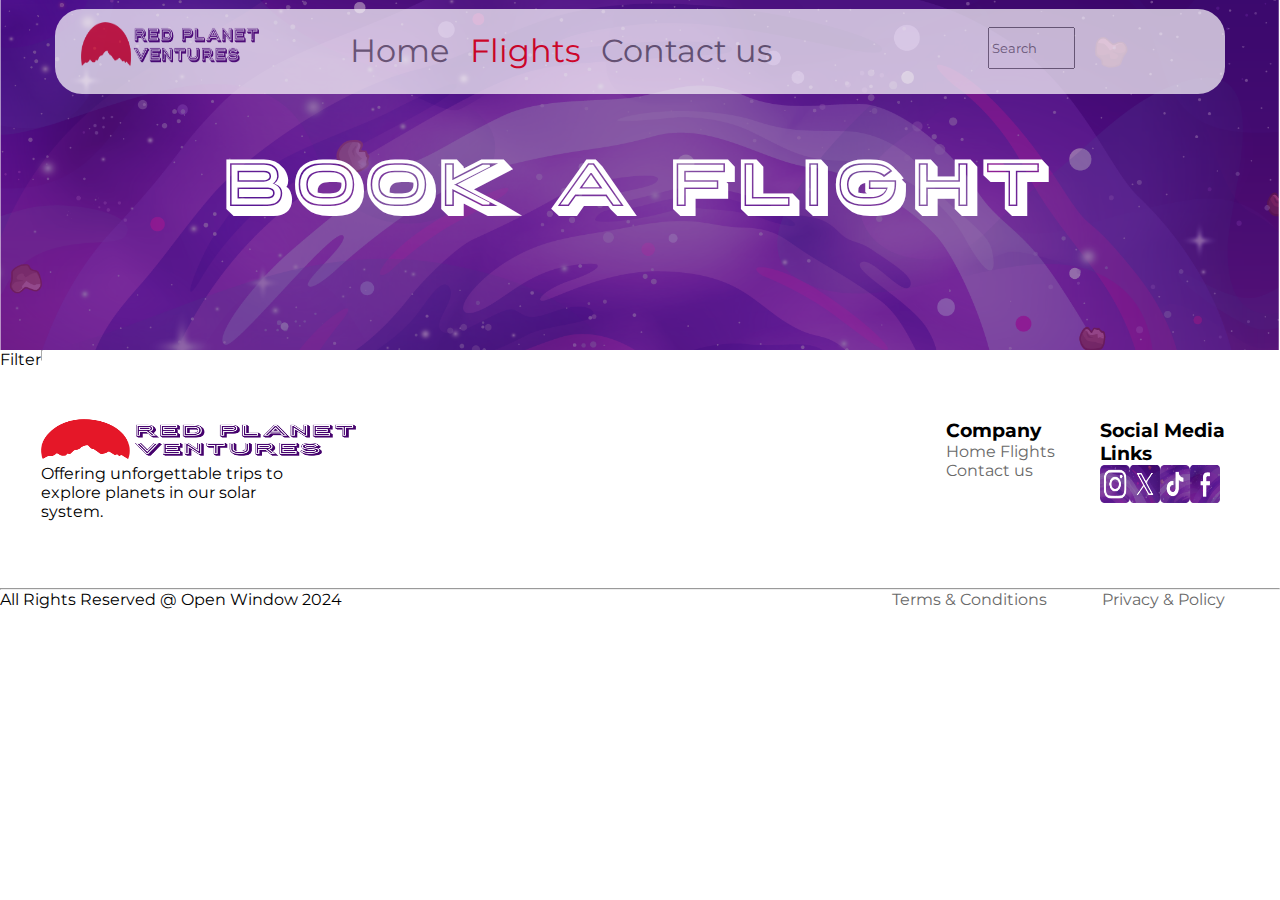
==== pages/about_us.html @ 71b78284 "04/04" ====
<!DOCTYPE html>
<html lang="en">
  <head>
    <meta charset="UTF-8" />
    <meta http-equiv="X-UA Compatible" content="IE-edge" />
    <meta name="viewport" content="width-device-width, initial-scale-1.0" />
    <meta name="keywords" content="HTML, CSS, Template, Bootstrap" />
    <meta name="author" content="Reece Livingston, 241049" />

    <link rel="preconnect" href="https://fonts.googleapis.com">
    <link rel="preconnect" href="https://fonts.gstatic.com" crossorigin>
    <link href="https://fonts.googleapis.com/css2?family=Montserrat:ital,wght@0,100..900;1,100..900&family=Roboto:ital,wght@0,100;0,300;0,400;0,500;0,700;0,900;1,100;1,300;1,400;1,500;1,700;1,900&family=Sacramento&display=swap" rel="stylesheet">
    <link rel="stylesheet" href="../css/main.css" />
  </head>

  <body>
    <header class="flightsHero">
      <div class="navContainer">
        <div class="navFlex" style="flex-grow: 20;">
          <img class="navImg" src="../assets/Images/logo.png" />
          <div class="topNavBar">
            <div class="item"><a href="../index.html">Home</a></div>
            <div class="item" id="active">
              <a href="../pages/about_us.html" id="active">Flights</a>
            </div>
            <div class="item">
              <a href="../pages/contact.html">Contact us</a>
            </div>
          </div>
          <div class="classSearch">
            <form id="search">
              <input placeholder="Search" type="text" />
            </form>
          </div>
        </div>
      </div>
      <div>
        <h1 class="flightsHeading">BOOK A FLIGHT</h1>
      </div>
    </header>
    <div class="flightFilter">
      <div>
        <p>Filter</p>
      </div>
      <hr class="verticalBreak" />
    </div>
  </body>
  <footer>
    <div class="footerFlex">
      <div style="flex-grow: 1">
        <img class="footLogo" src="../assets/Images/logo.png" />
        <p>
          Offering unforgettable trips to<br />explore planets in our solar<br />system.
        </p>
      </div>
      <div style="flex-grow: 1">
        <h3>Company</h3>
        <a href="index.html">Home</a>
        <a href="pages/about_us.html">Flights</a>
        <a href="pages/contact.html">Contact us</a>
      </div>
      <div style="flex-grow: 3">
        <h3>Social Media Links</h3>
        <div class="socialFlex">
          <div>
            <a href=""
              ><img class="socialImg" src="../assets/Images/smInstagram.png"
            /></a>
          </div>
          <div>
            <a href=""
              ><img class="socialImg" src="../assets/Images/smX.png"
            /></a>
          </div>
          <div>
            <a href=""
              ><img class="socialImg" src="../assets/Images/smTicktock.png"
            /></a>
          </div>
          <div>
            <a href=""
              ><img class="socialImg" src="../assets/Images/smFacebook.png"
            /></a>
          </div>
        </div>
      </div>
    </div>
    <hr />
    <div class="footContainer">
      <div style="flex-grow: 10">
        <p>All Rights Reserved @ Open Window 2024</p>
      </div>
      <div style="flex-grow: 1"><a href="">Terms & Conditions</a></div>
      <div style="flex-grow: 1"><a href="">Privacy & Policy</a></div>
    </div>
  </footer>
</html>
---- css/main.css ----
*{
  margin: 0px;
  font-family: "montserrat", sans-serif;
}
.homeHero {
  background-image: url(../assets/Images/homePageHeader.png);
  height: 100vh;
  width: auto;
  background-position: center;
  background-size: cover;
  padding: 2%;
  padding-top: 1vh;
  margin: 0px;
  border: 0px;
}
a {
  text-decoration: none;
  color: dimgrey;
}
#active {
  color: red;
}

.heroText {
  display: flex;
  flex-direction: column;
  bottom: 0;
  padding-top: 65vh;
  padding-left: 2vw;
  font-family: "montserrat", sans-serif;
}

.homeHeading1 {
  font-family: "Porter Sans Block";
  color: red;
  font-size: 3.75em;
}


.item {
  padding-left: 0.8vw;
  padding-right: 0.8vw;
  opacity: 100%;
}

.navFlex {
  display: flex;
  background-color: #ffffff;
  border-radius: 3vh;
  opacity: 70%;
  padding-left: 2vw;
  padding-right: 2vw;
  margin-left: 2.3vw;
  margin-right: 2.3vw;
  padding-bottom: 1.4vh;
  padding-top: 1.4vh;

}
.navFlex > div {
  font-size: 2em;
  font-family: Arial, Helvetica, sans-serif;
}
.topNavBar {
  display: flex;
  margin-left: auto;
  margin-right: auto;
  padding: 1vh 0.4vw 1vh 0.4vw;

}

.classSearch {
  width: 30%;
  text-align: center;
  padding-bottom: 1.4vh;
}
#search {
  width: 100%;
  height: 100%;
  margin: 0;
  padding: 0;
}
#search input {
  align-items: end;
  height: 4vh;
  width: 6.2vw;
}

.navImg {
  width:14vw;
  height: 5vh;
  opacity: 100%;
}
.navContainer {
}
.aSection {
  background-color: blueviolet;
  color: #ffffff;
  padding-top: 2%;
  padding-bottom: 2%;
}
.bSection {
  padding-top: 2%;
  padding-bottom: 2%;
}
.featureSection{
  display: flex;
  padding-left: 5.8vw;
  align-items: center;
}
.sliderImg{
  display:flex;
  width: 40vw;
  height: 90vh;
  padding-right: 1.6vw;
  padding-top: 3.5vh;
  padding-bottom: 3.5vh;

}
.tripContRight{
  display: flex;
  flex-direction: column;
  padding-left: 10vw;
}
.header3 {
  text-align: left;
  color: rgb(12, 192, 192);
  font-size:1.5em;
  line-height: 1.6;
}
.header2 {
  text-align: left;
  color: #ffffff;
  padding-top: 1.4vh;
  padding-bottom: 1.4vh;
  font-size: 3em;
  line-height: 1.6;
}

.text{
  font-size: 1.6em;
  text-align: left;
  line-height: 1.6;
}

.upcomingSection{
  padding-top: 4vh;
  padding-bottom: 4vh;
}
.tripContainer {
  text-align: center;
  margin-left: 6vw;
  margin-right: 6vw;
  padding-top: 3vh;
}

.tripImg{
  width: 20vw;
}
.tripFlex {
  display: flex;
  flex-direction: row;
  justify-content: space-between;
}

.headTrip{
  font-size: 2em;
  line-height: 1.6;
}
.textTrip{
  text-align: center;
  font-size:1.8;
  line-height: 1.6;
}

.tripButton {
  text-align: center;
  background-color: red;
  color: #ffffff;
  font-size: 1.6em;
  display: inline-block;
  padding: 1vh 2.8vw;
  height: 6vh;
  border-radius: 0.5vw;
  border: red;
}

.buttonDiv {
  text-align: center;
  padding-top: 3%;
}

.footerFlex {
  display: flex;
  padding: 5.6vh 3.2vw 5.6vh 3.2vw;
}

.socialFlex {
  display: flex;
}

.socialImg {
  width: 2.35vw;
  height:4.2vh;
}

.footContainer {
  display: flex;
}
.footLogo {
  width: 35%;
  height: 35%;
}
.shuttleFlex {
  display: flex;
  justify-content: left;
}
.shuttleInfoLeft {
  display: flex;
  flex-direction: column;
  justify-content: center;
  padding-left: 8%;
  padding-right: 10vw;
  text-align: left;
}
.shuttleRight {
  flex-grow: 1;
  padding: 2%;
  text-align: left;
}

.alignLeft {
  text-align: left;
}

.flightsHero {
  background-image: url(../assets/Images/headerbackBack.png);
  height: 35vh;
  width: auto;
  background-position: center;
  background-size: cover;
  padding: 2%;
  padding-top: 1vh;
  margin: 0px;
  border: 0px;
}

@font-face {
  font-family: "Porter sans Block";
  src: url(../assets/Fonts/porter-sans-inline-block-webfont.woff) format("woff");
}

.flightsHeading {
  text-align: center;
  padding-top: 4%;
  font-size: 4em;
  font-family: "Porter Sans Block";
  color: rgb(255, 255, 255);
}

.verticalBreak {
  height: 1vh;
  width: 0%;
  border-color: white;
}

.flightFilter {
  display: flex;
}

.aboutSection {
  display: flex;
  flex-direction: row;
  background-color: #ffffff;
}

.aboutText {
  display: flex;
  flex-direction: column;
  padding-left: 2vw;
  padding-right: 2.3vw;
  padding-top: 7vh;
}

.aboutImg {
  padding-left: 5.9vw;
  padding-top: 2.8vh;
}

.mediaIcons {
  display: flex;
  padding-top: 2.8vh;
}

.contactImg {
  width: 4.7vw;
  padding-right: 1.4vw;
}

.contactMedia {
  display: flex;
  flex-direction: column;
  padding-left: 2.35vw;
  justify-content: left;
}

.contactDetails {
  display: flex;
  justify-content: flex-end;
  align-items: center;
}

.contactSection {
  display: flex;
  flex-direction: row;
  padding-top: 7vhx;
}
#contactForm {
  padding: 7vh 14vw;
}
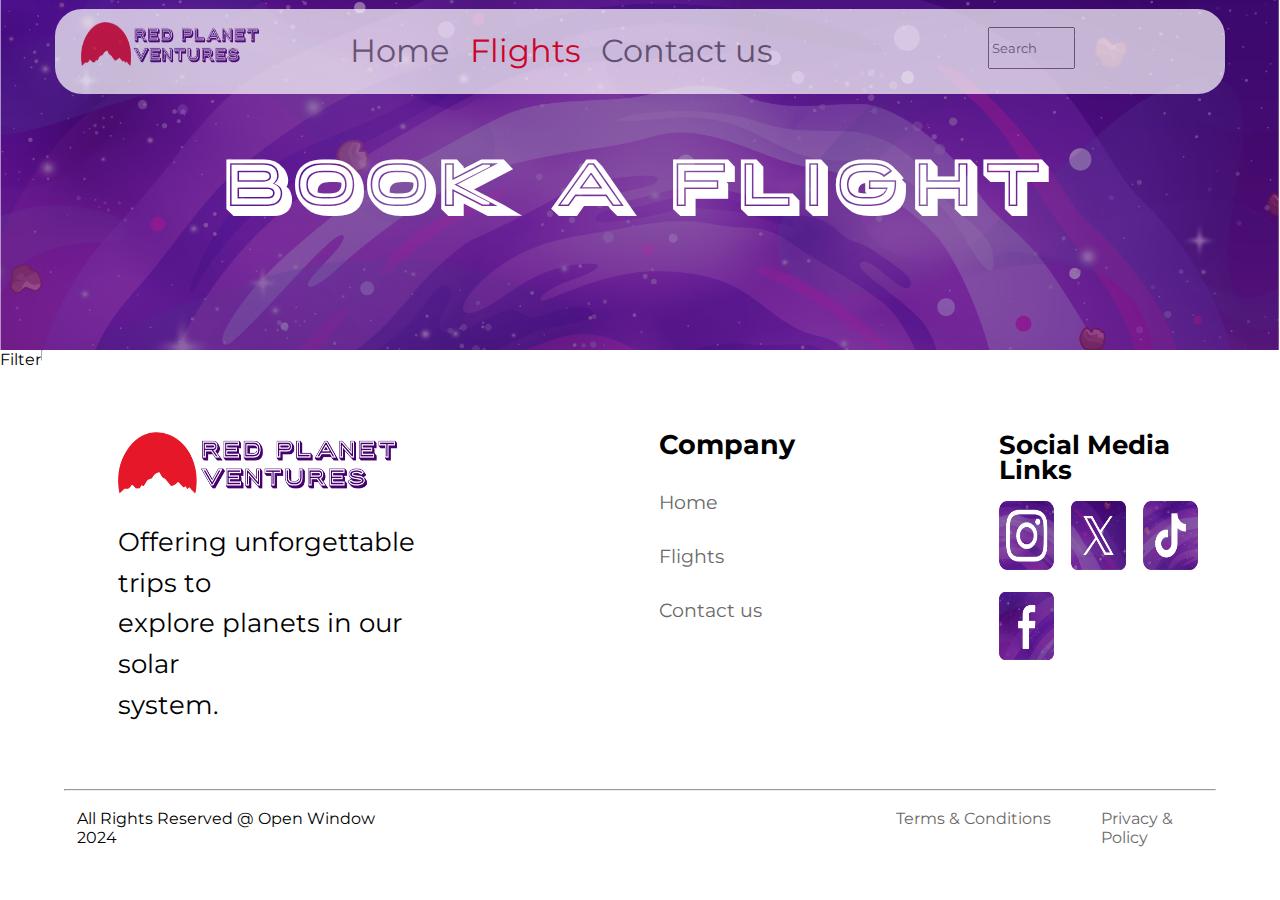
==== commit 650ddd0f: "04/04 07:03" ====
--- a/pages/about_us.html
+++ b/pages/about_us.html
@@ -47,51 +47,42 @@
   </body>
   <footer>
     <div class="footerFlex">
-      <div style="flex-grow: 1">
+      <div class="logoFoot">
         <img class="footLogo" src="../assets/Images/logo.png" />
-        <p>
+        <p class="text">
           Offering unforgettable trips to<br />explore planets in our solar<br />system.
         </p>
       </div>
-      <div style="flex-grow: 1">
-        <h3>Company</h3>
+      <div class="footCompany">
+        <h3 class style="padding-bottom: 2vh; font-size: 1.4em; line-height:1;">Company</h3>
         <a href="index.html">Home</a>
         <a href="pages/about_us.html">Flights</a>
         <a href="pages/contact.html">Contact us</a>
       </div>
-      <div style="flex-grow: 3">
-        <h3>Social Media Links</h3>
-        <div class="socialFlex">
-          <div>
+      <div class="socialFlex">
+        <h3 style="font-size: 1.6em; line-height:1;">Social Media Links</h3>
+        <div class="socialImgFlex">
             <a href=""
               ><img class="socialImg" src="../assets/Images/smInstagram.png"
             /></a>
-          </div>
-          <div>
-            <a href=""
-              ><img class="socialImg" src="../assets/Images/smX.png"
-            /></a>
-          </div>
-          <div>
+            <a href=""><img class="socialImg" src="../assets/Images/smX.png" /></a>
             <a href=""
               ><img class="socialImg" src="../assets/Images/smTicktock.png"
             /></a>
-          </div>
-          <div>
             <a href=""
               ><img class="socialImg" src="../assets/Images/smFacebook.png"
             /></a>
-          </div>
         </div>
       </div>
     </div>
-    <hr />
-    <div class="footContainer">
-      <div style="flex-grow: 10">
+  </div>
+  <hr / style="margin-left: 5vw; margin-right: 5vw;">
+    <div class="importantAnc" >
+      <div style="width:300vw; padding-right: 40vw;"">
         <p>All Rights Reserved @ Open Window 2024</p>
       </div>
-      <div style="flex-grow: 1"><a href="">Terms & Conditions</a></div>
-      <div style="flex-grow: 1"><a href="">Privacy & Policy</a></div>
+      <div style="width: 200vw; padding-right: 0vw;"><a href="">Terms & Conditions</a></div>
+      <div style="width:100vw"><a href="">Privacy & Policy</a></div>
     </div>
   </footer>
 </html>
--- a/css/main.css
+++ b/css/main.css
@@ -178,9 +178,10 @@
   color: #ffffff;
   font-size: 1.6em;
   display: inline-block;
-  padding: 1vh 2.8vw;
-  height: 6vh;
-  border-radius: 0.5vw;
+  padding: 1vh 1vw;
+  height: 9vh;
+  width: 16vw;
+  border-radius: 1vw;
   border: red;
 }
 
@@ -189,27 +190,6 @@
   padding-top: 3%;
 }
 
-.footerFlex {
-  display: flex;
-  padding: 5.6vh 3.2vw 5.6vh 3.2vw;
-}
-
-.socialFlex {
-  display: flex;
-}
-
-.socialImg {
-  width: 2.35vw;
-  height:4.2vh;
-}
-
-.footContainer {
-  display: flex;
-}
-.footLogo {
-  width: 35%;
-  height: 35%;
-}
 .shuttleFlex {
   display: flex;
   justify-content: left;
@@ -317,3 +297,45 @@
 #contactForm {
   padding: 7vh 14vw;
 }
+
+.footLogo{
+  width: 22vw;
+  height: 7vh;
+  padding-bottom: 3vh;
+}
+
+.logoFoot{
+  display: flex;
+  flex-direction: column;
+  padding-right: 16vw;
+  padding-left: 6vw;
+}
+.footCompany{
+  display: flex;
+  flex-direction: column;
+  padding-right: 10vw;
+  font-size: 1.2em;
+  line-height: 2.8;
+}
+
+.footerFlex {
+  display: flex;
+  padding: 7vh 3.2vw 7vh 3.2vw;
+}
+
+
+.socialImg {
+  width: 4.3vw;
+  height:7.64vh;
+  padding-right:1vw;
+  padding-top: 2vh;
+}
+.socialFlex{
+  padding-left: 6vw;
+}
+
+.importantAnc{
+  display: flex;
+  flex-direction: row;
+  padding: 2vh 6vw;
+}
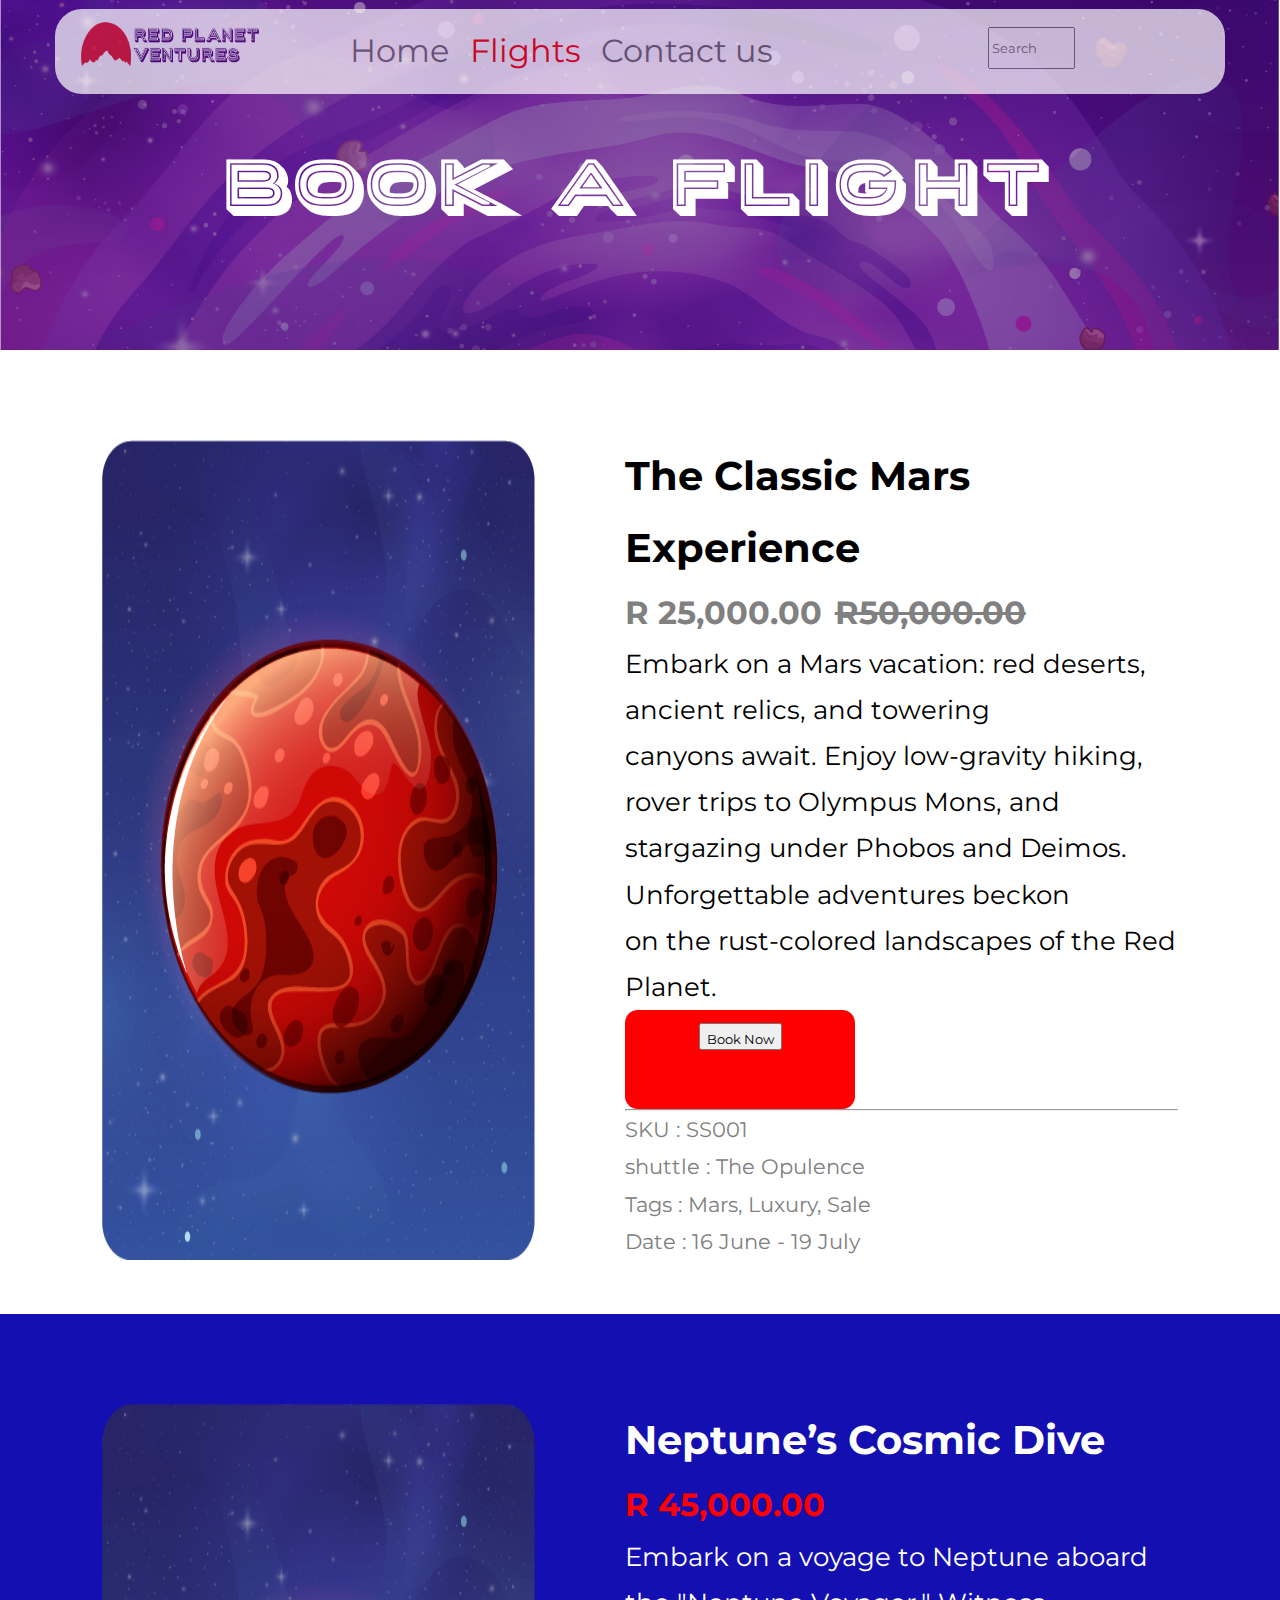
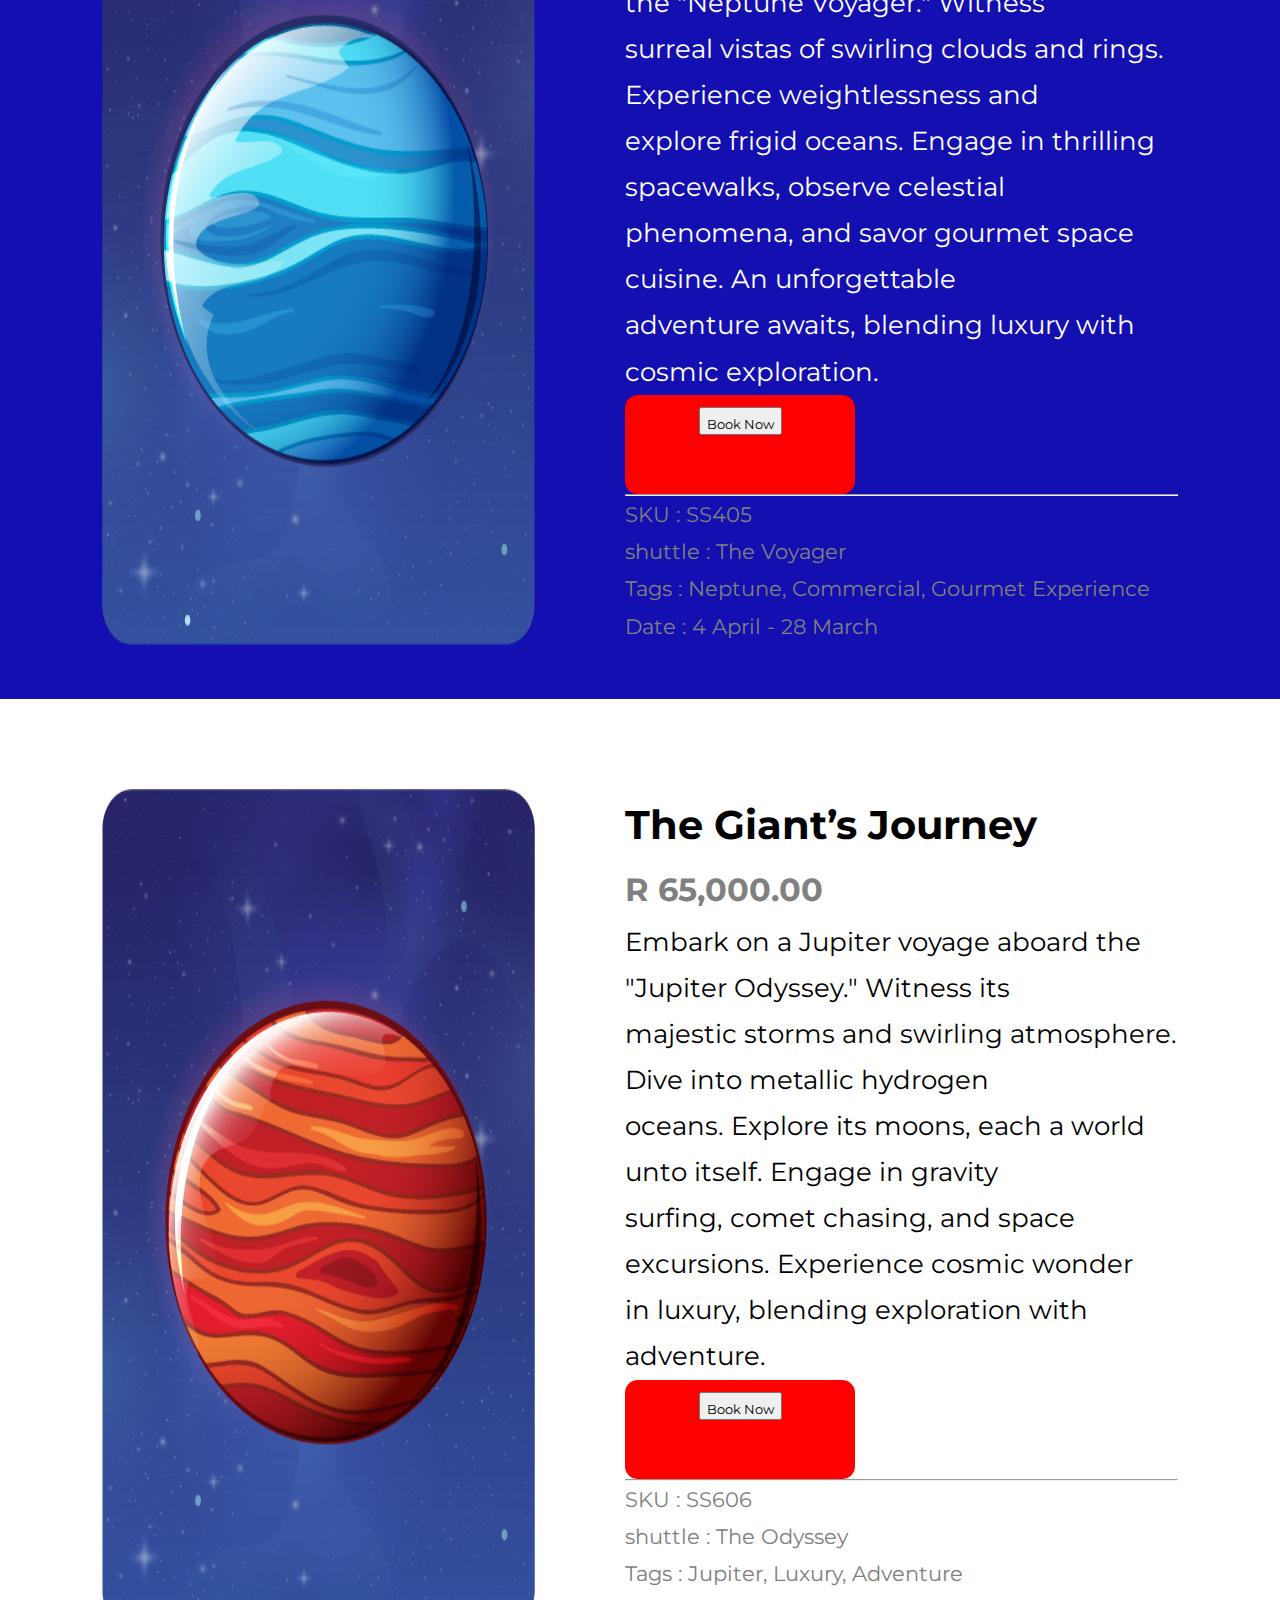
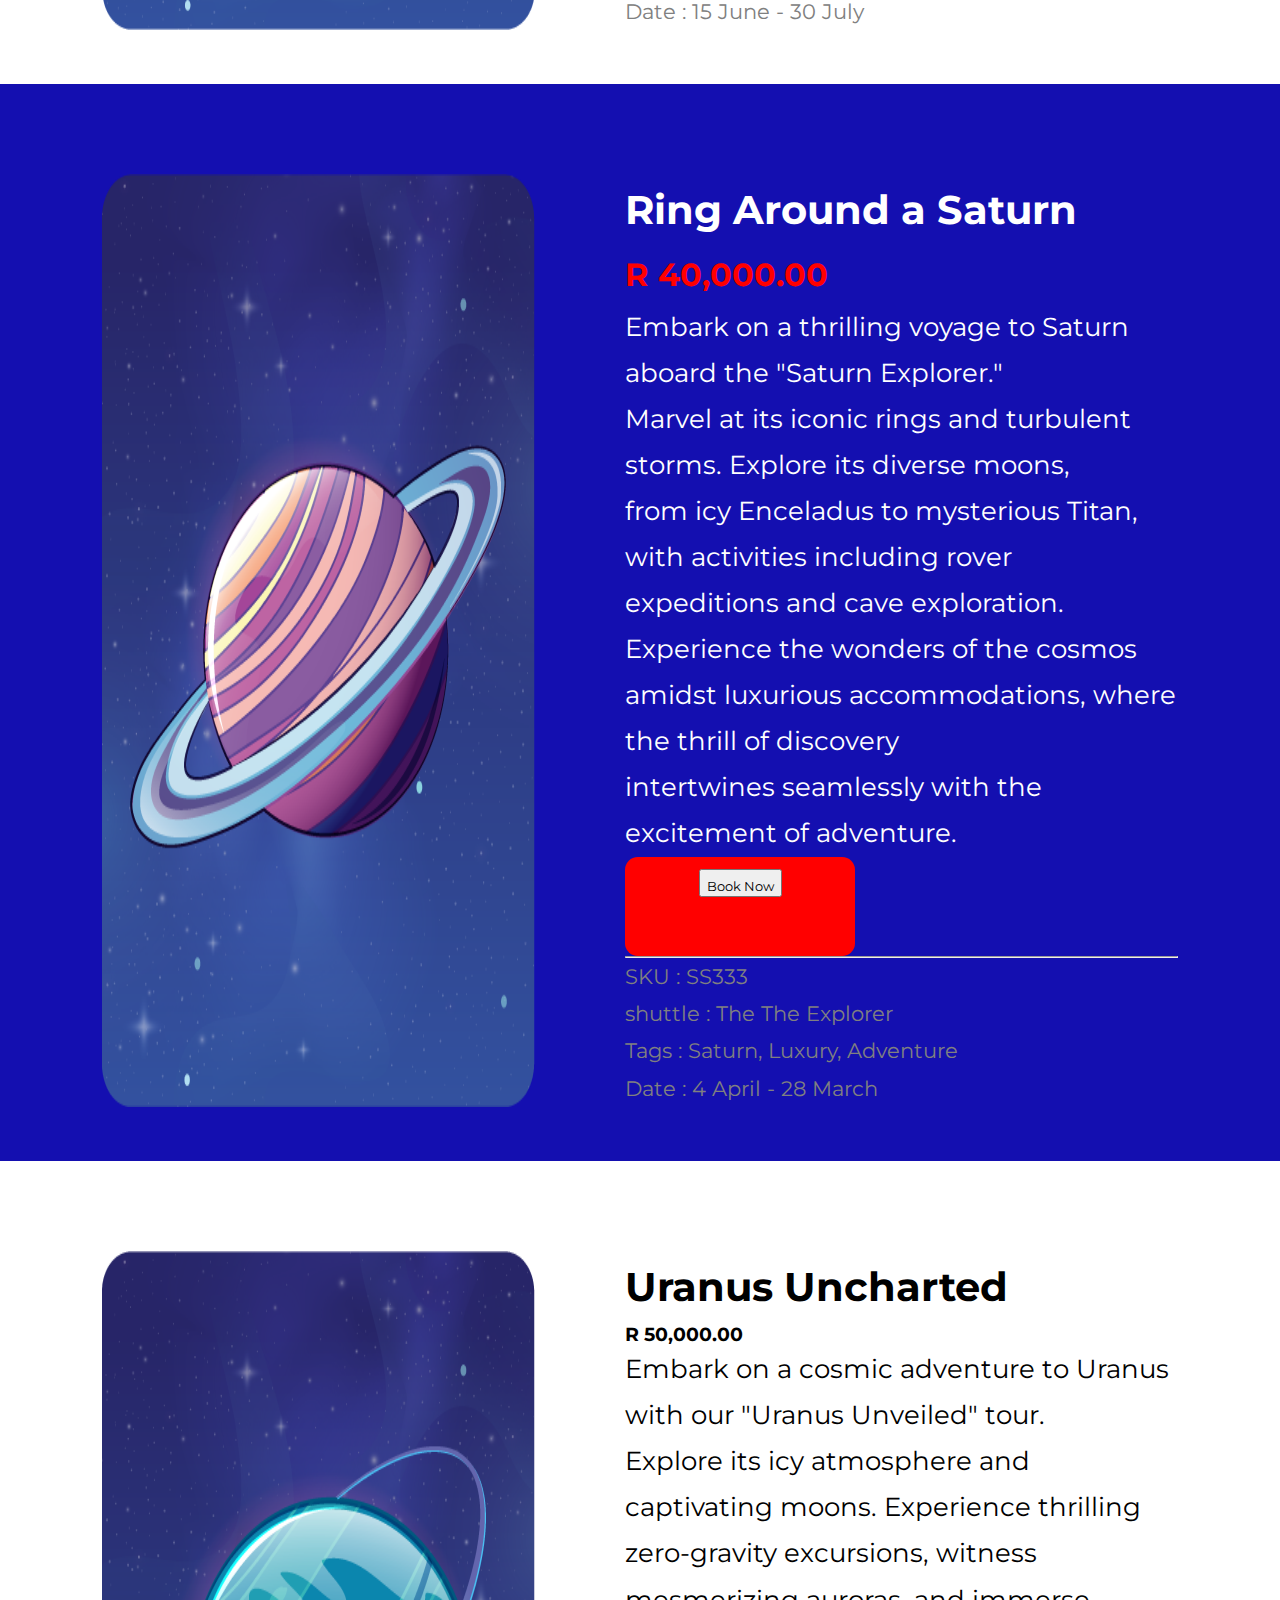
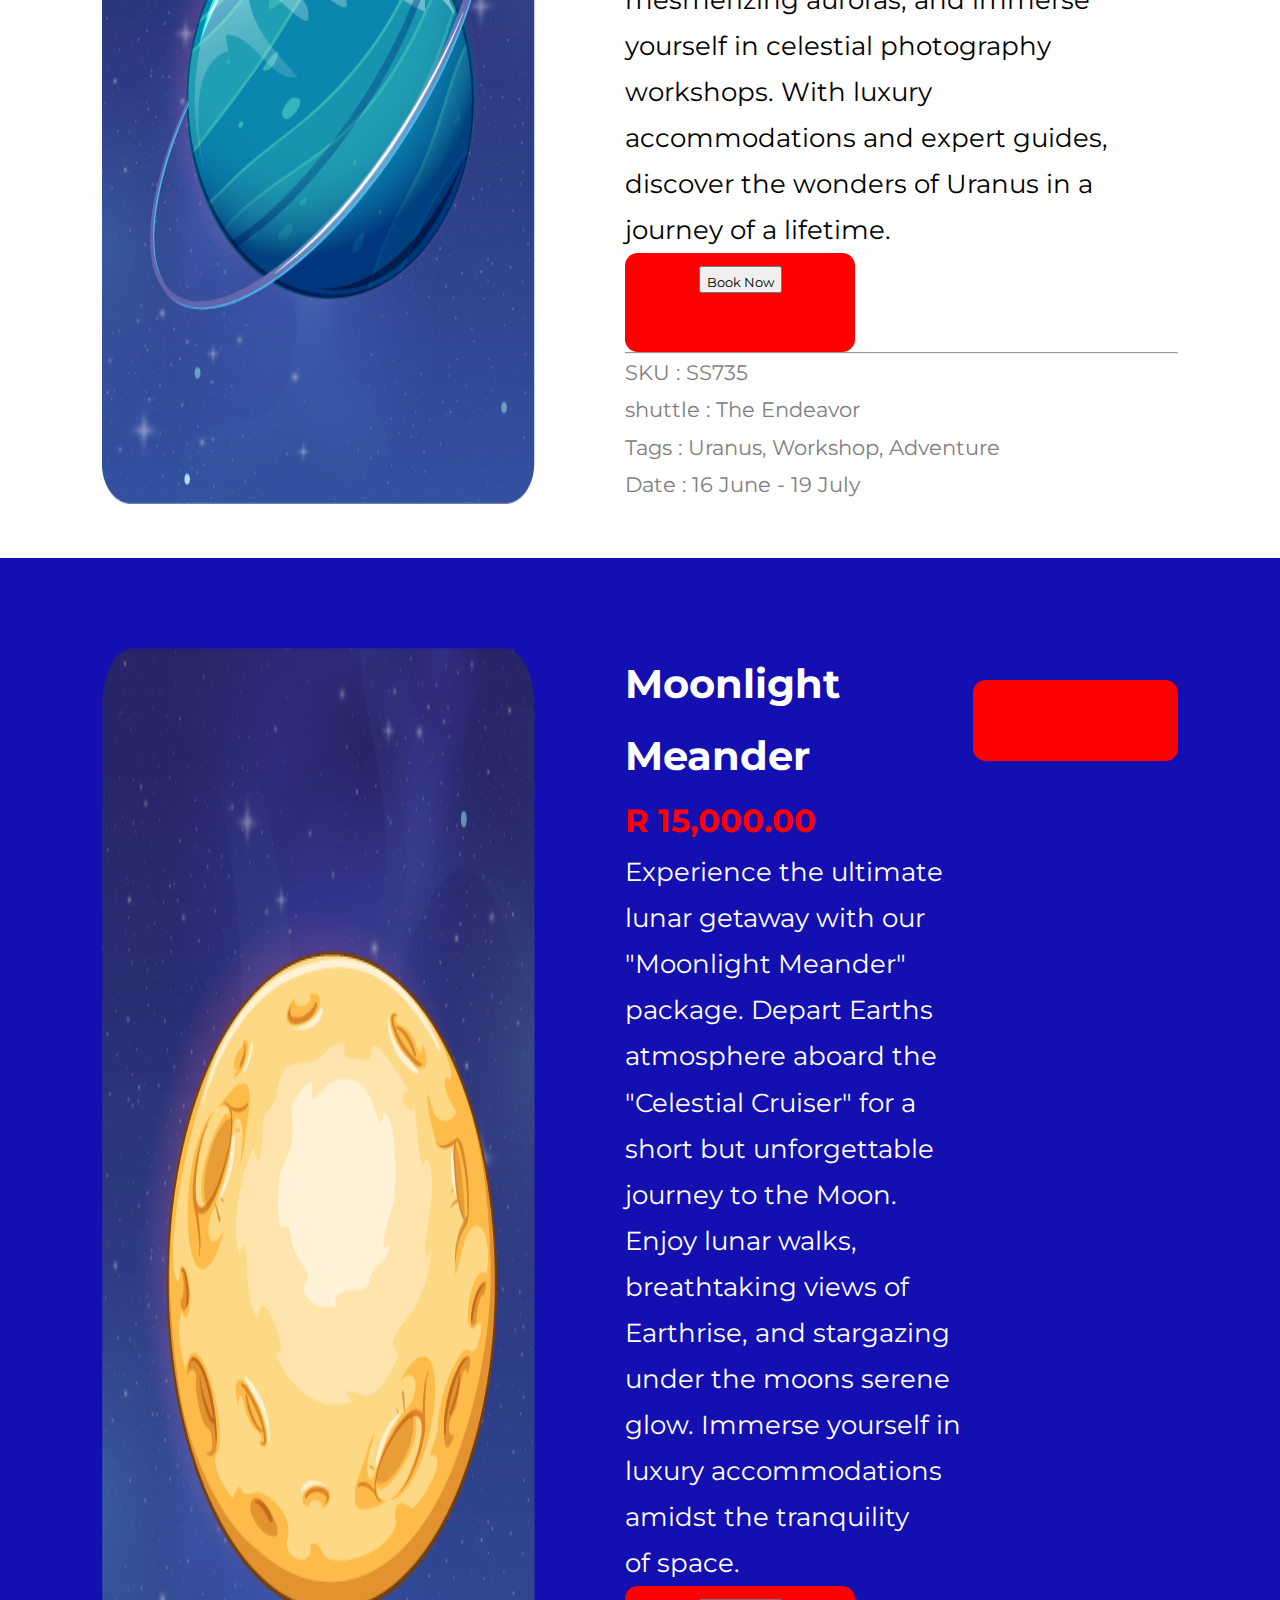
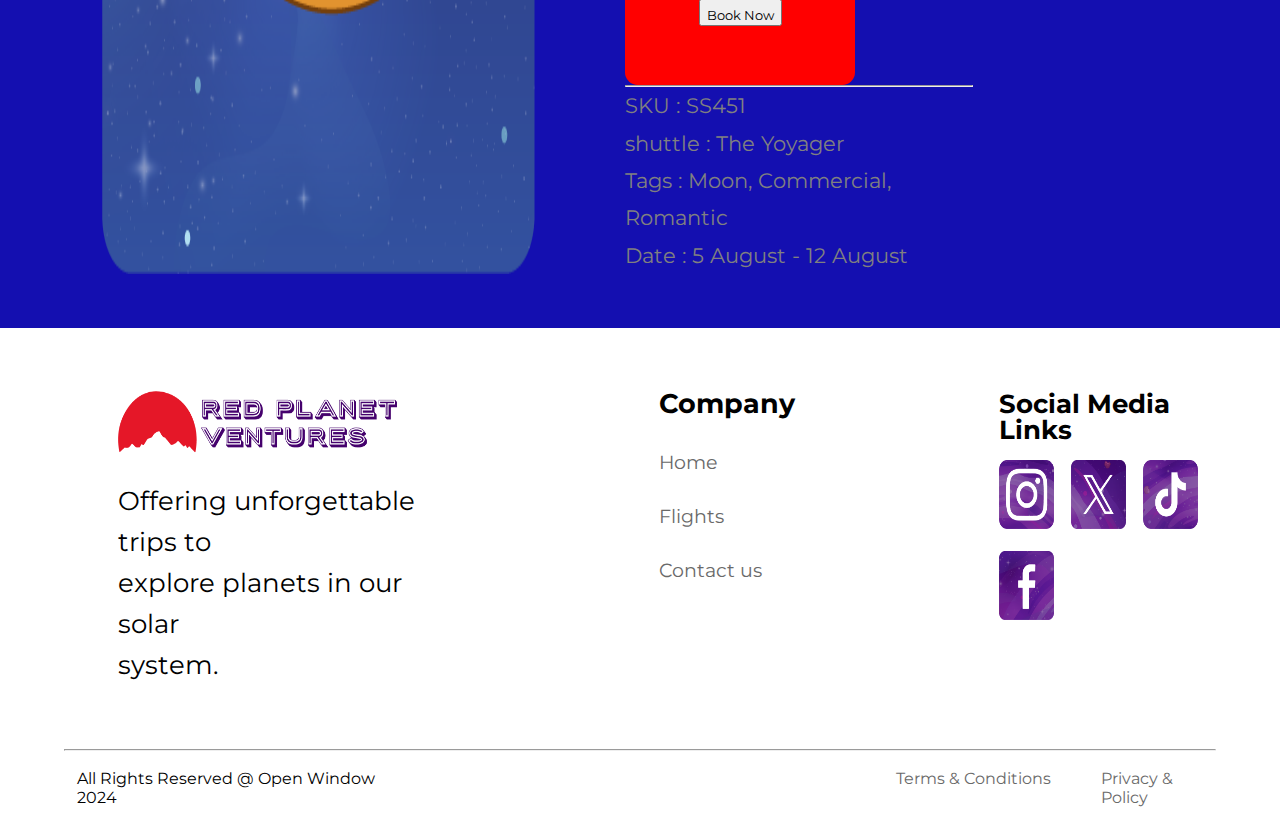
==== commit 00384462: "04/04 10:36" ====
--- a/pages/about_us.html
+++ b/pages/about_us.html
@@ -38,11 +38,160 @@
         <h1 class="flightsHeading">BOOK A FLIGHT</h1>
       </div>
     </header>
-    <div class="flightFilter">
-      <div>
-        <p>Filter</p>
-      </div>
-      <hr class="verticalBreak" />
+    <div class="flightA">
+      <img class="flightImg" src="../assets/Images/flighhtMars.png">
+      <div class="productInfo">
+        <h2 class="aProdHead">The Classic Mars Experience</h2>
+        <div class="Price">
+        <h3 class="aPrice">R 25,000.00</</h3>
+        <h3 class="aPrice"><s>R50,000.00</s></h3>
+      </div>
+      <p class="aProdInfo">Embark on a Mars vacation: red deserts, ancient relics, and towering<br/>
+        canyons await. Enjoy low-gravity hiking, rover trips to Olympus Mons, and<br/>
+        stargazing under Phobos and Deimos. Unforgettable adventures beckon<br/>
+        on the rust-colored landscapes of the Red Planet.</p>
+      <div class="flightBook">
+        <button class="bookButton">Book Now</button>
+      </div>
+      <hr>
+      <div class="specifications">
+        <p class="specText">SKU       : SS001</p>
+        <p class="specText">shuttle   : The Opulence</p>
+        <p class="specText">Tags      : Mars, Luxury, Sale</p>
+        <p class="specText">Date      : 16 June - 19 July</p>
+      </div>
+      </div>
+    </div>
+    <div class="flightB">
+      <img class="flightImg" src="../assets/Images/flightNeptune.png">
+      <div class="productInfo">
+        <h2 class="bProdHead">Neptune’s Cosmic Dive</h2>
+        <div class="Price">
+        <h3 class="bPrice">R 45,000.00</h3>
+        <h3 class="bPrice"></h3>
+      </div>
+      <p class="bProdInfo">Embark on a voyage to Neptune aboard the "Neptune Voyager." Witness<br/>
+        surreal vistas of swirling clouds and rings. Experience weightlessness and<br/>
+        explore frigid oceans. Engage in thrilling spacewalks, observe celestial<br/>
+        phenomena, and savor gourmet space cuisine. An unforgettable<br/>
+        adventure awaits, blending luxury with cosmic exploration.</p>
+      <div class="flightBook">
+        <button class="bookButton">Book Now</button>
+      </div>
+      <hr>
+      <div class="specifications">
+        <p class="specText">SKU       : SS405</p>
+        <p class="specText">shuttle   : The Voyager</p>
+        <p class="specText">Tags      : Neptune, Commercial, Gourmet Experience</p>
+        <p class="specText">Date      : 4 April - 28 March</p>
+      </div>
+      </div>
+    </div>
+    <div class="flightA">
+      <img class="flightImg" src="../assets/Images/flightJupiter.png">
+      <div class="productInfo">
+        <h2 class="aProdHead">The Giant’s Journey</h2>
+        <div class="Price">
+        <h3 class="aPrice">R 65,000.00</h3>
+        <h3 class="aPrice"></h3>
+      </div>
+      <p class="aProdInfo">Embark on a Jupiter voyage aboard the "Jupiter Odyssey." Witness its<br/>
+        majestic storms and swirling atmosphere. Dive into metallic hydrogen<br/>
+        oceans. Explore its moons, each a world unto itself. Engage in gravity<br/>
+        surfing, comet chasing, and space excursions. Experience cosmic wonder<br/>
+        in luxury, blending exploration with adventure.</p>
+      <div class="flightBook">
+        <button class="bookButton">Book Now</button>
+      </div>
+      <hr>
+      <div class="specifications">
+        <p class="specText">SKU       : SS606</p>
+        <p class="specText">shuttle   : The Odyssey</p>
+        <p class="specText">Tags      : Jupiter, Luxury, Adventure</p>
+        <p class="specText">Date      : 15 June - 30 July</p>
+      </div>
+      </div>
+    </div>
+    <div class="flightB">
+      <img class="flightImg" src="../assets/Images/flightSaturn.png">
+      <div class="productInfo">
+        <h2 class="bProdHead">Ring Around a Saturn</h2>
+        <div class="Price">
+        <h3 class="bPrice">R 40,000.00</h3>
+        <h3 class="bPrice"></h3>
+      </div>
+      <p class="bProdInfo">Embark on a thrilling voyage to Saturn aboard the "Saturn Explorer."<br/>
+        Marvel at its iconic rings and turbulent storms. Explore its diverse moons,<br/>
+        from icy Enceladus to mysterious Titan, with activities including rover<br/>
+        expeditions and cave exploration. Experience the wonders of the cosmos<br/>
+        amidst luxurious accommodations, where the thrill of discovery<br/>
+        intertwines seamlessly with the excitement of adventure.</p>
+      <div class="flightBook">
+        <button class="bookButton">Book Now</button>
+      </div>
+      <hr>
+      <div class="specifications">
+        <p class="specText">SKU       : SS333</p>
+        <p class="specText">shuttle   : The The Explorer</p>
+        <p class="specText">Tags      : Saturn, Luxury, Adventure</p>
+        <p class="specText">Date      : 4 April - 28 March</p>
+      </div>
+      </div>
+    </div>
+    <div class="flightA">
+      <img class="flightImg" src="../assets/Images/flightUranus.png">
+      <div class="productInfo">
+        <h2 class="aProdHead">Uranus Uncharted</h2>
+        <div class="Price">
+        <h3 class="aprice">R 50,000.00</h3>
+        <h3 class="aPrice"></h3>
+      </div>
+      <p class="aProdInfo">Embark on a cosmic adventure to Uranus with our "Uranus Unveiled" tour.<br/>
+        Explore its icy atmosphere and captivating moons. Experience thrilling<br/>
+        zero-gravity excursions, witness mesmerizing auroras, and immerse<br/>
+        yourself in celestial photography workshops. With luxury<br/>
+        accommodations and expert guides, discover the wonders of Uranus in a<br/>
+        journey of a lifetime.</p>
+      <div class="flightBook">
+        <button class="bookButton">Book Now</button>
+      </div>
+      <hr>
+      <div class="specifications">
+        <p class="specText">SKU       : SS735</p>
+        <p class="specText">shuttle   : The Endeavor</p>
+        <p class="specText">Tags      : Uranus, Workshop, Adventure</p>
+        <p class="specText">Date      : 16 June - 19 July</p>
+      </div>
+      </div>
+    </div>
+    <div class="flightB">
+      <img class="flightImg" src="../assets/Images/flightMoon.png">
+      <div class="productInfo">
+        <h2 class="bProdHead">Moonlight Meander</h2>
+        <div class="Price">
+        <h3 class="bPrice">R 15,000.00</h3>
+        <h3 class="bPrice"></h3>
+      </div>
+      <p class="bProdInfo">Experience the ultimate lunar getaway with our "Moonlight Meander"<br/>
+        package. Depart Earths atmosphere aboard the "Celestial Cruiser" for a<br/>
+        short but unforgettable journey to the Moon. Enjoy lunar walks,<br/>
+        breathtaking views of Earthrise, and stargazing under the moons serene<br/>
+        glow. Immerse yourself in luxury accommodations amidst the tranquility<br/>
+        of space.</p>
+      <div class="flightBook">
+        <button class="bookButton">Book Now</button>
+      </div>
+      <hr>
+      <div class="specifications">
+        <p class="specText">SKU       : SS451</p>
+        <p class="specText">shuttle   : The Yoyager</p>
+        <p class="specText">Tags      : Moon, Commercial, Romantic</p>
+        <p class="specText">Date      : 5 August - 12 August</p>
+      </div>
+      </div>
+      <div class="flightsCart">
+        <button class="cartButton">Book Now</button>
+      </div>
     </div>
   </body>
   <footer>
--- a/css/main.css
+++ b/css/main.css
@@ -263,6 +263,7 @@
 
 .aboutImg {
   padding-left: 5.9vw;
+  padding-right: 1.4vw ;
   padding-top: 2.8vh;
 }
 
@@ -272,31 +273,213 @@
 }
 
 .contactImg {
-  width: 4.7vw;
+  width: 8vw;
   padding-right: 1.4vw;
 }
 
 .contactMedia {
   display: flex;
   flex-direction: column;
-  padding-left: 2.35vw;
-  justify-content: left;
+}
+.location{
+  padding-top: 8vh;
+}
+.contactLeft{
+  display: flex;
+  flex-direction: column;
+  padding-top: 6vh;
+  padding-left: 4vw;
+  padding-right: 8vw;
 }
 
 .contactDetails {
   display: flex;
-  justify-content: flex-end;
-  align-items: center;
+  height: 30vh;
+  padding-top: 2vh;
+}
+.formBackground{
+  width: 100%;
+  height: 100%
 }
 
 .contactSection {
   display: flex;
   flex-direction: row;
-  padding-top: 7vhx;
+  align-content: center;
+  padding-top: 7vh;
+  padding-bottom: 10vh;
 }
 #contactForm {
-  padding: 7vh 14vw;
-}
+
+}
+#contact{
+  background-image: url(../assets/Images/formBack.png);
+  background-size: cover;
+  background-position: right;
+  border-radius: 14px;
+  padding:4vh 4vw;
+  padding-left: 7vw;
+  height: 80vh;
+  width: 36vw
+}
+fieldset{
+  border: medium none !important;
+  margin: 0 0 10px;
+  padding: 4%;
+  width: 12vw;
+  height: 2vh;
+}
+
+#contact input, #contact textarea{
+  width: 30vw;
+  height: 4vw
+  border: 1px solid #ccc;
+  background-color: #dddddd;
+  margin: 0 0 5px;
+  padding: 10px;
+}
+
+#contact textarea{
+  height: 2vh;
+  max-width: 100%;
+  resize: none;
+}
+
+#contact button{
+  cursor: pointer;
+  width: 250px;
+  border: none;
+  background-color: #28c7cc;
+  color: #ffffff;
+  padding: 10px;
+}
+
+#contact input:hover, #contact textarea:hover{
+  border: 2px solid #242424;
+  resize: none;
+}
+
+#contact input:focus, #contact textarea:focus{
+  outline: 0;
+  border: 3px solid #e91212;
+}
+
+#contact button:hover{
+  background-color: #000000:
+  color: #ffffff:
+}
+
+.flightA{
+  display: flex;
+  background-color: white;
+  padding: 10vh 8vw 6vh 8vw;
+}
+.productInfo{
+  display: flex;
+  flex-direction: column;
+}
+.aProdHead{
+  color: black;
+  font-size: 2.5em;
+  line-height: 1.8;
+  text-align: left;
+}
+.Price{
+  display: flex;
+
+}
+.aPrice{
+  color: grey;
+  font-size: 2em;
+  line-height: 1.8;
+  text-align: left;
+  padding-right: 1vw;
+}
+
+.aProdInfo{
+  color: black;
+  font-size: 1.6em;
+  line-height: 1.8;
+  text-align: left;
+}
+.specifications{
+  display: flex;
+  flex-direction: column;
+}
+.specText{
+  color: grey;
+  font-size: 1.3em;
+  line-height: 1.8;
+  text-align: left;
+}
+
+.flightB{
+  display: flex;
+  background-color: rgb(20, 15, 176);
+  padding: 10vh 8vw 6vh 8vw;
+}
+.bProdHead{
+  color: white;
+  font-size: 2.5em;
+  line-height: 1.8;
+  text-align: left;
+}
+.bPrice{
+  color: rgb(255, 0, 0);
+  font-size: 2em;
+  line-height: 1.8;
+  text-align: left;
+  padding-right: 1vw;
+}
+
+.bProdInfo{
+  color: white;
+  font-size: 1.6em;
+  line-height: 1.8;
+  text-align: left;
+}
+
+.flightImg{
+  float: left;
+  width: 35vw;
+  padding-right: 7vw;
+}
+.flightBook{
+  text-align: center;
+  background-color: red;
+  color: #ff000000;
+  font-size: 1.6em;
+  display: inline-block;
+  padding: 1vh 1vw;
+  height: 9vh;
+  width: 16vw;
+  border-radius: 1vw;
+  border: red;
+}
+
+.bookButton{
+  text-align: center;
+  padding-top: 3%;
+}
+
+.cartButton {
+  text-align: center;
+  background-color: red;
+  color: #ff000000;
+  font-size: 1.6em;
+  display: inline-block;
+  padding: 1vh 1vw;
+  height: 9vh;
+  width: 16vw;
+  border-radius: 1vw;
+  border: red;
+}
+
+.flightsCart {
+  text-align: center;
+  padding-top: 3%;
+}
+
 
 .footLogo{
   width: 22vw;
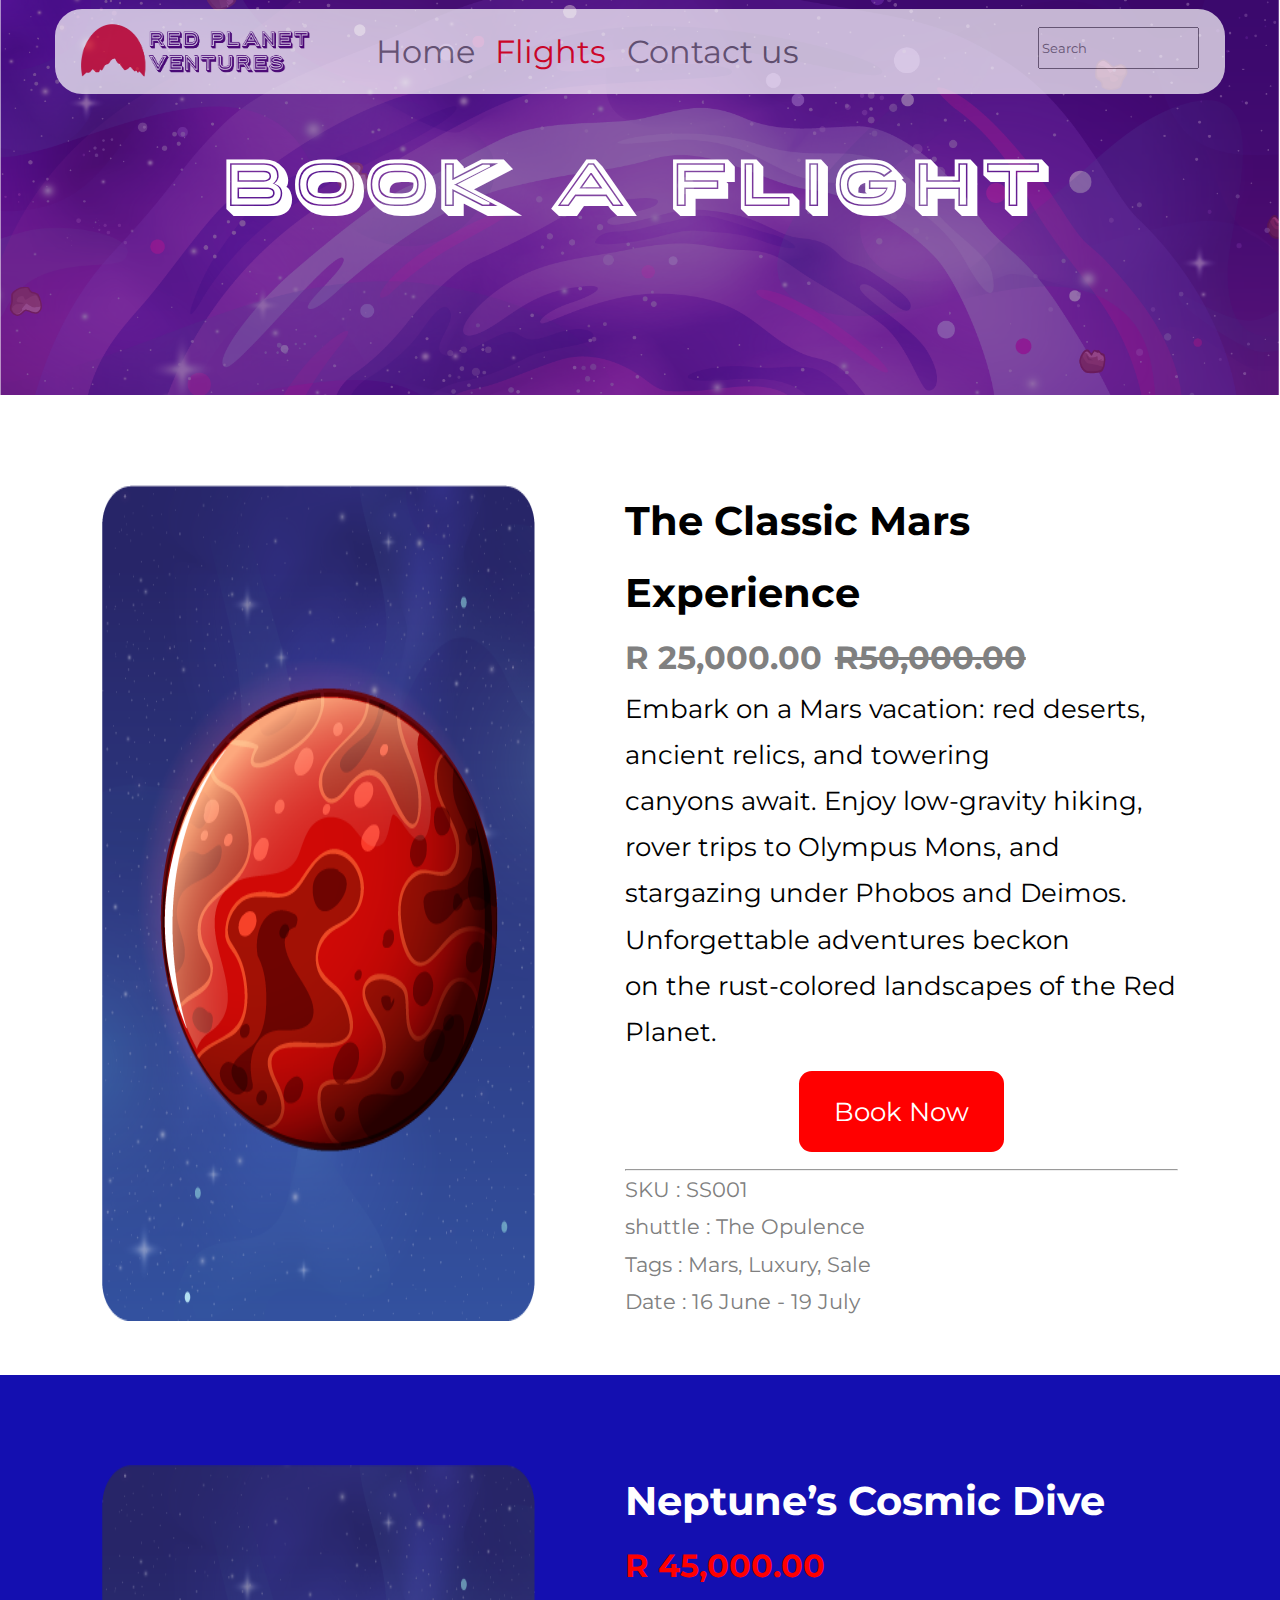
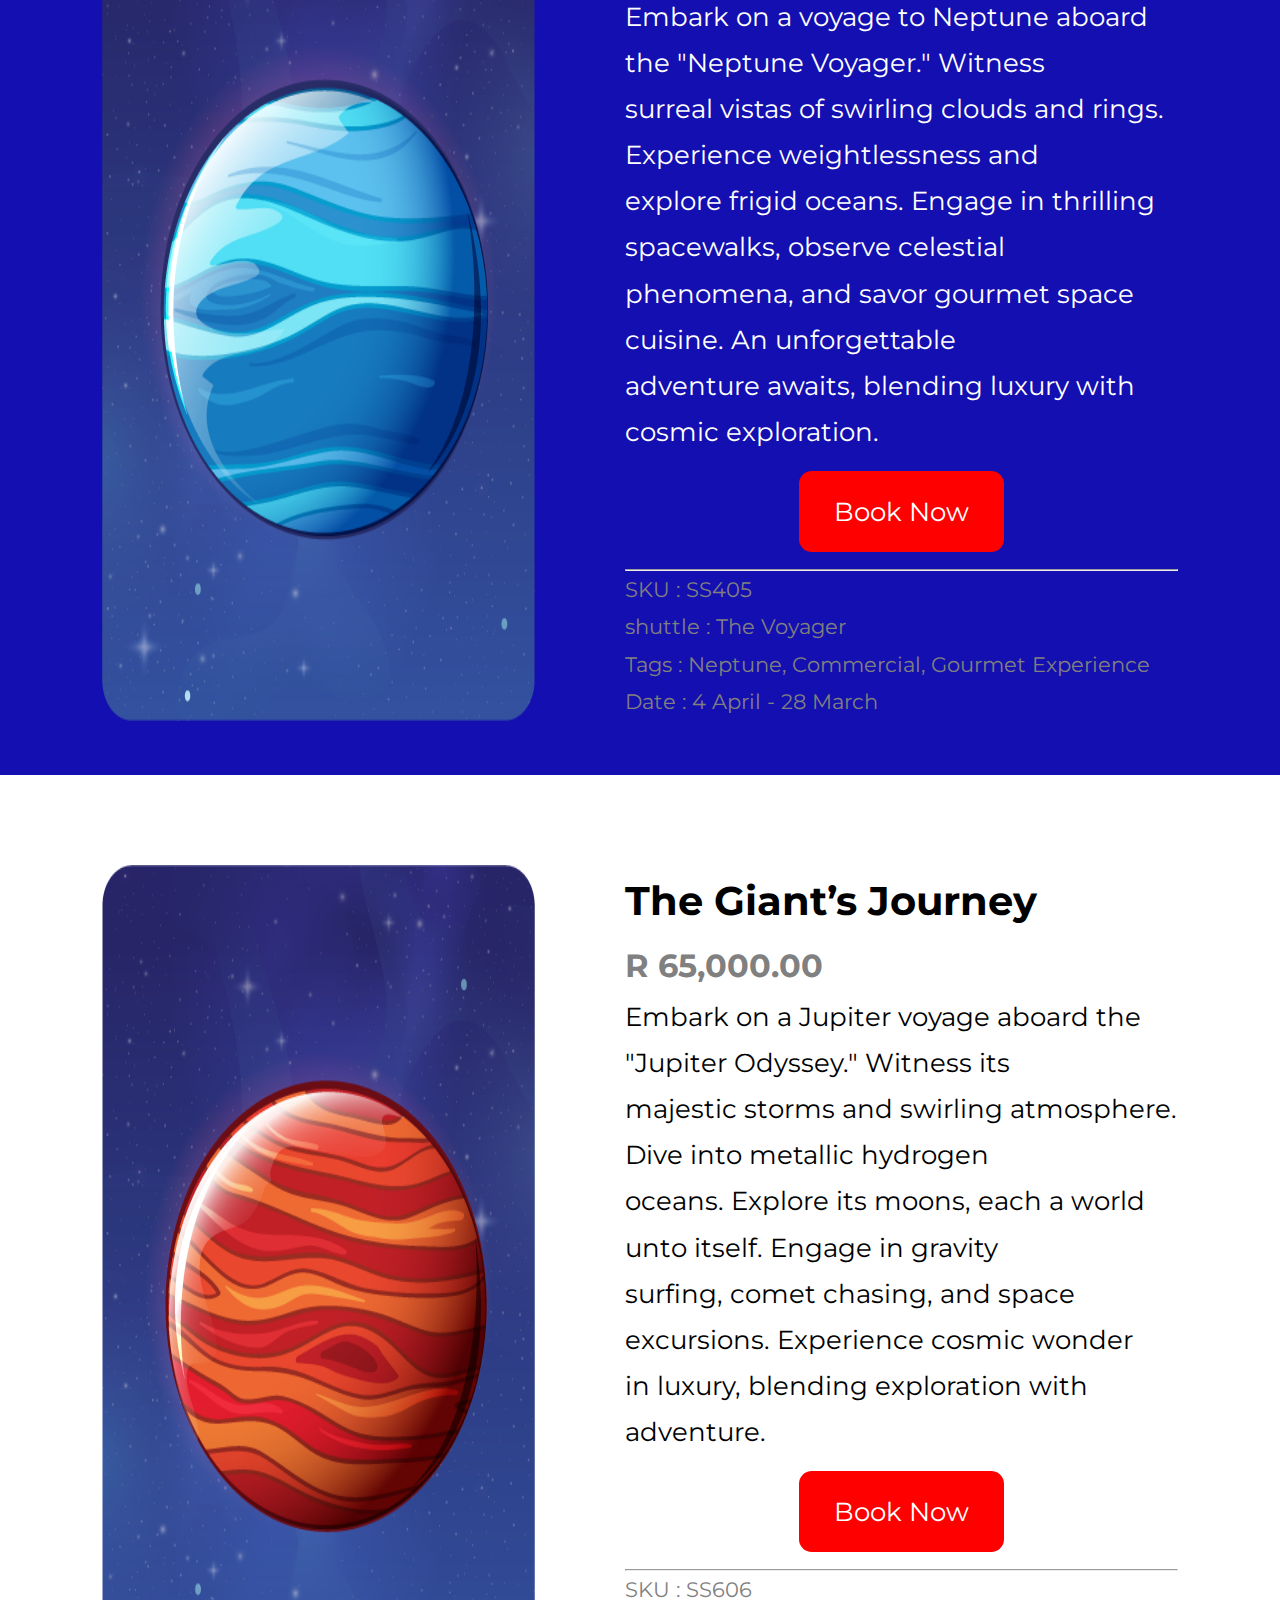
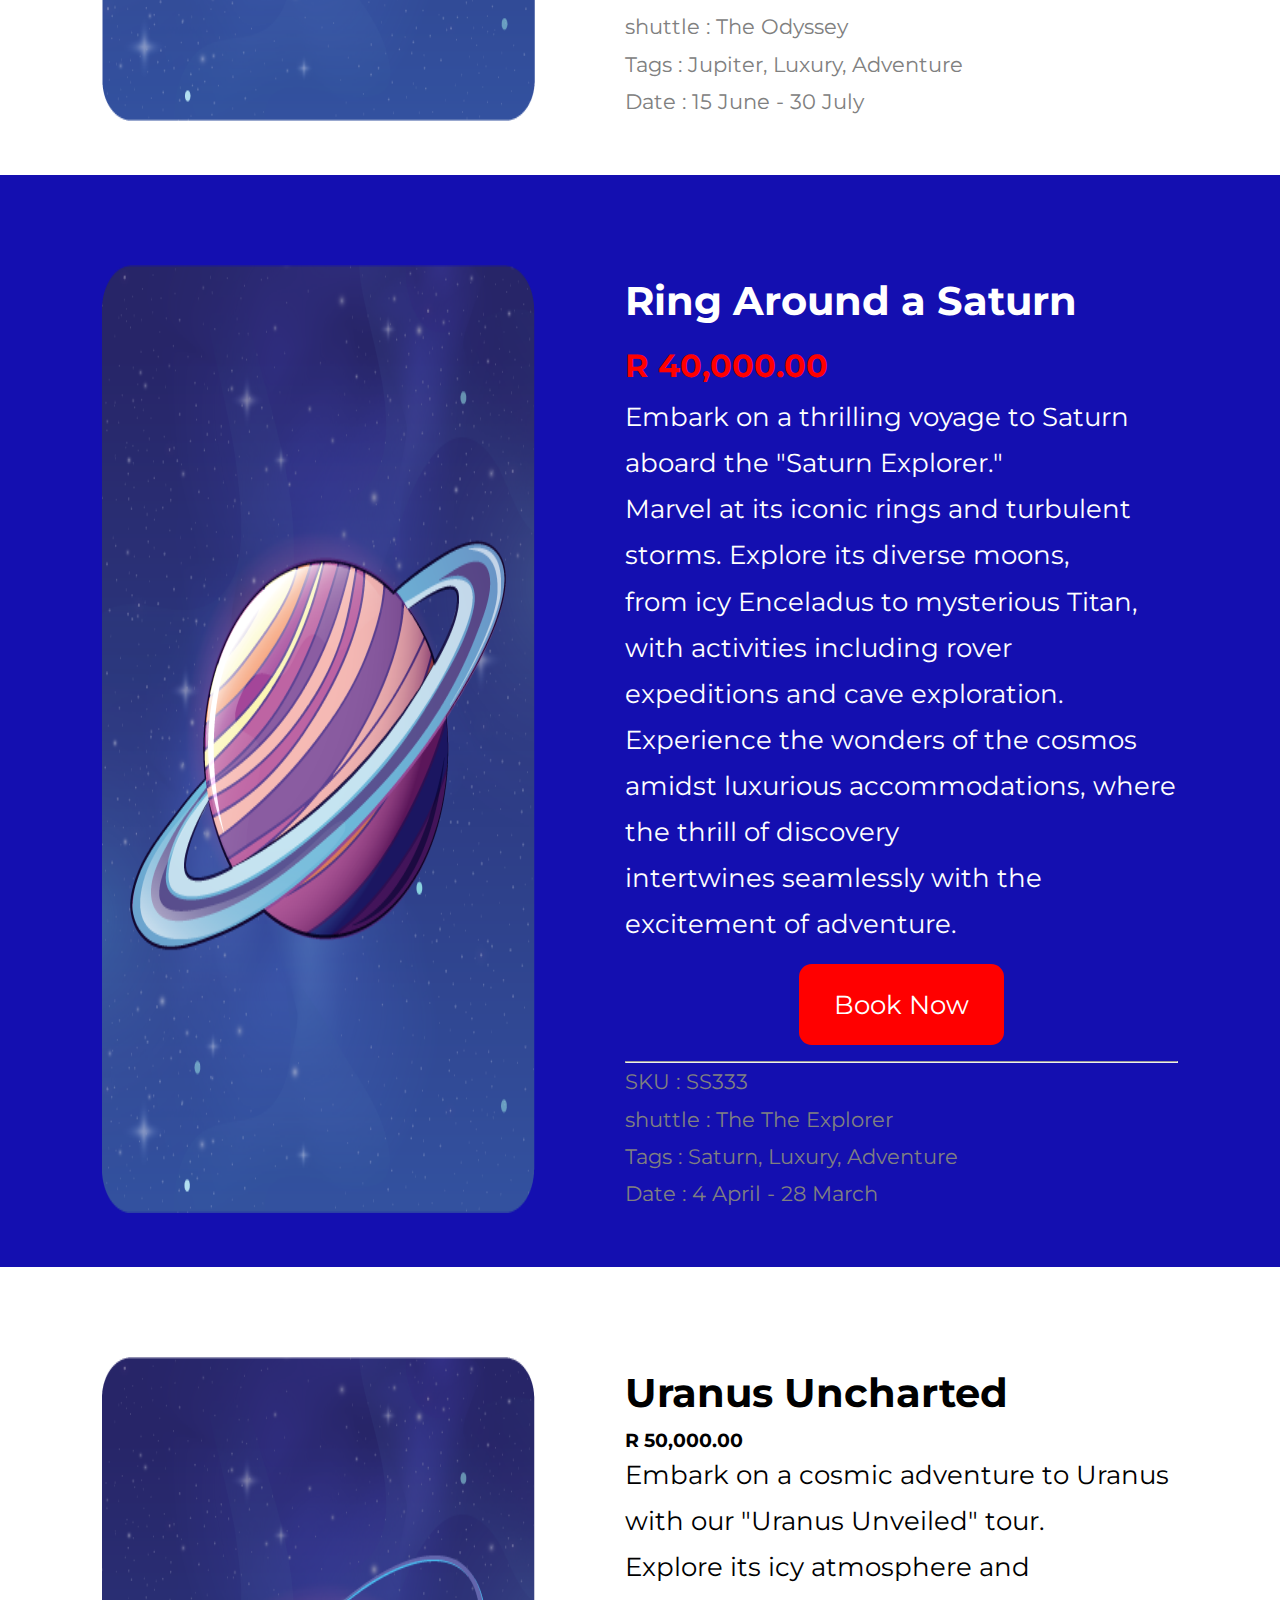
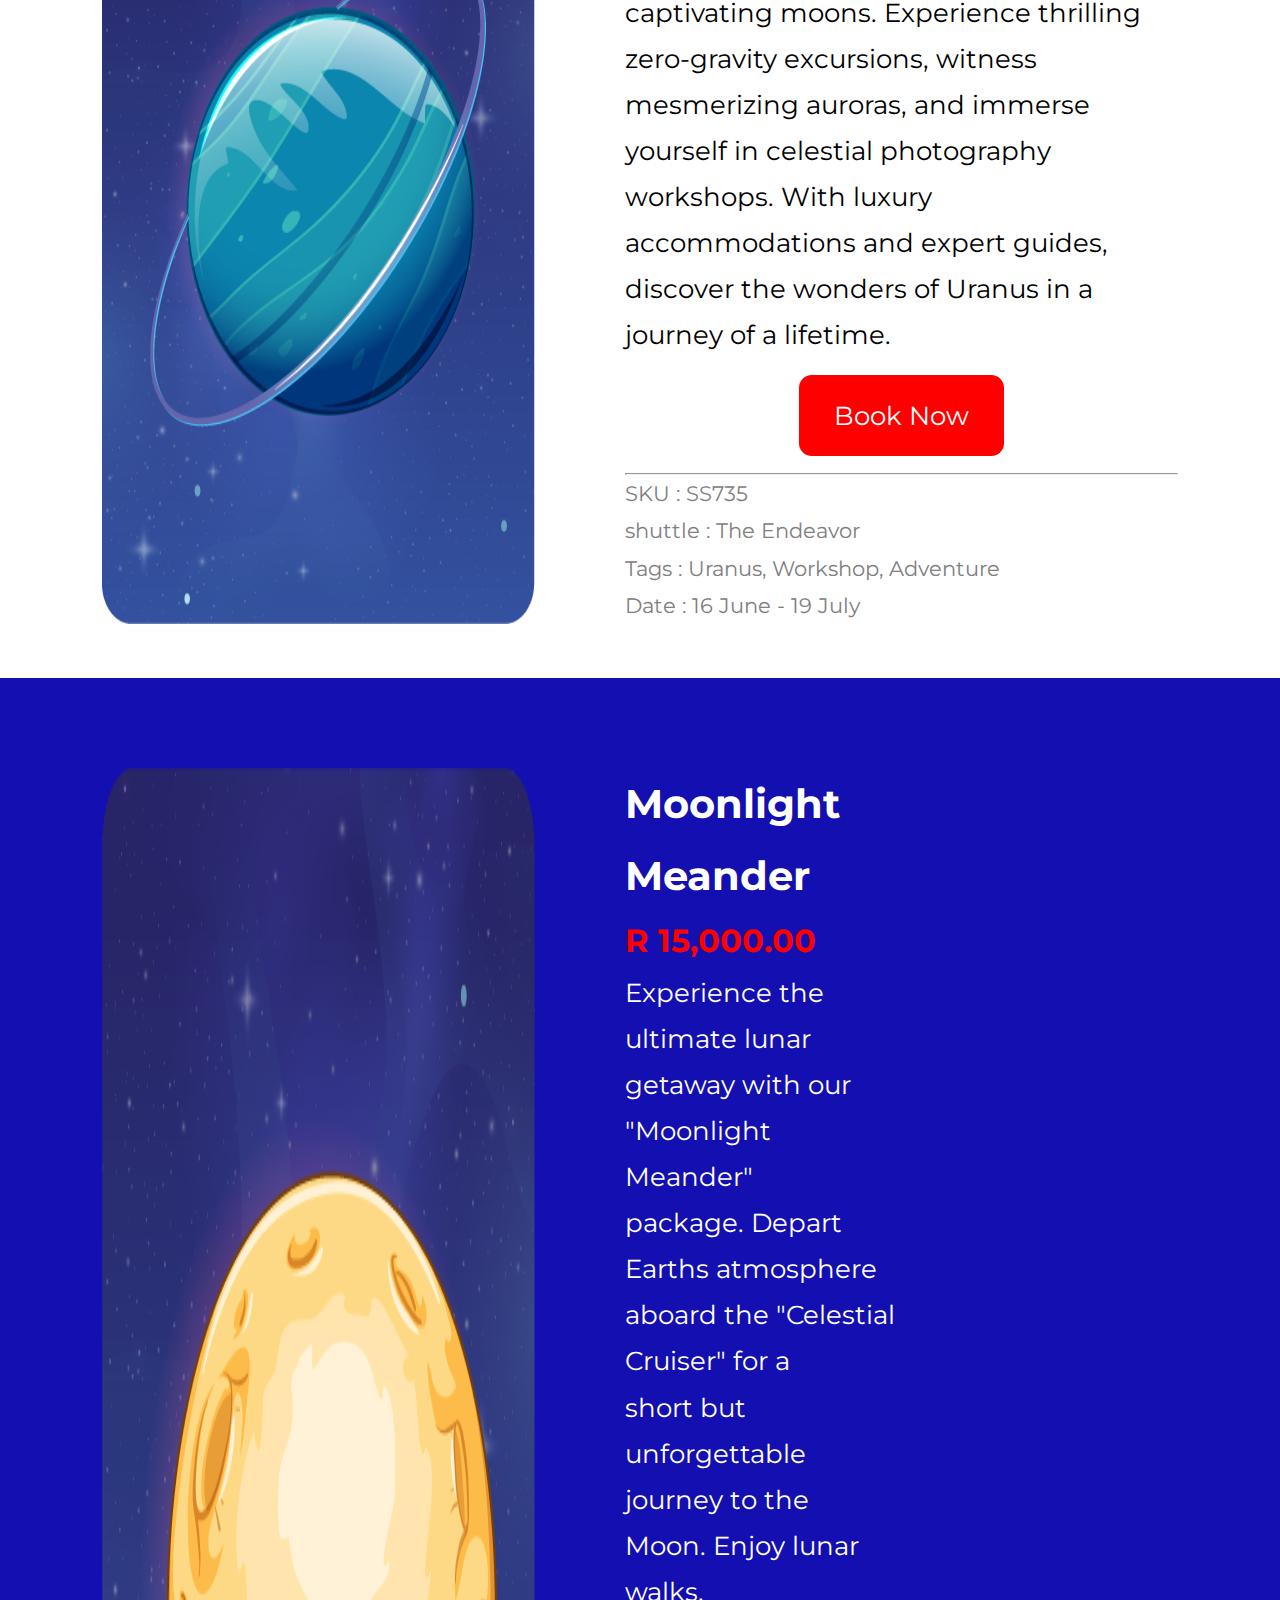
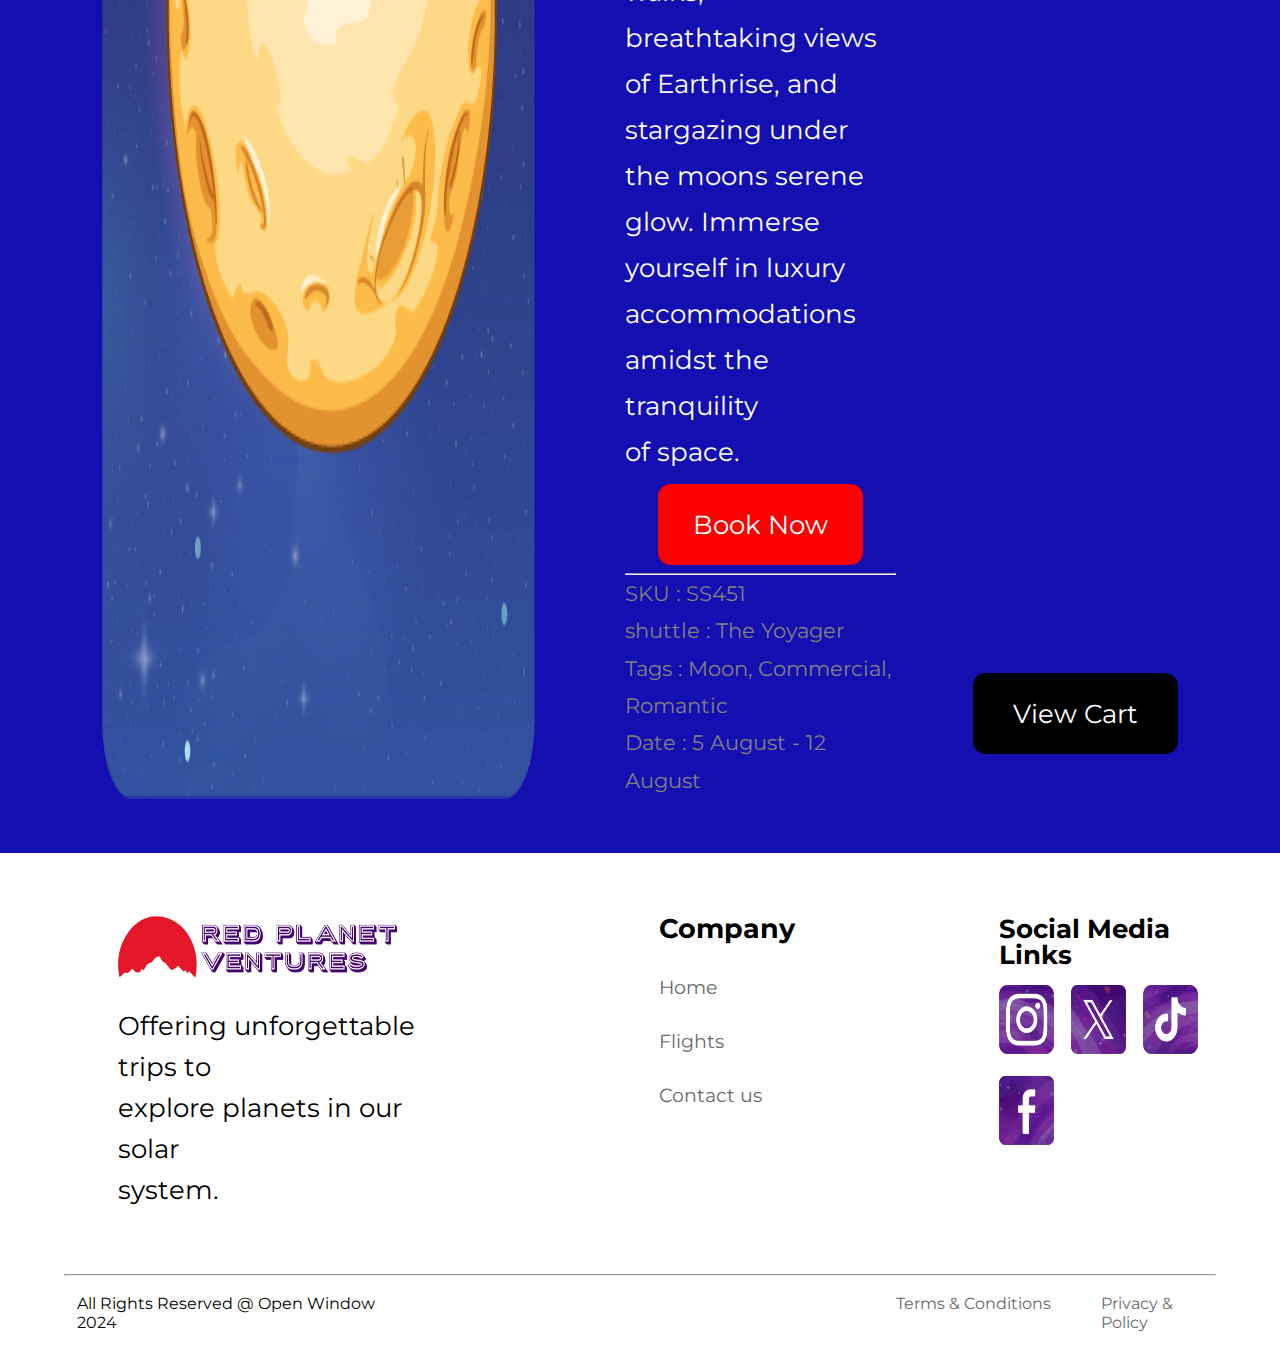
==== commit aca45822: "04/04 12:52" ====
--- a/pages/about_us.html
+++ b/pages/about_us.html
@@ -190,7 +190,7 @@
       </div>
       </div>
       <div class="flightsCart">
-        <button class="cartButton">Book Now</button>
+        <button class="cartButton">View Cart</button>
       </div>
     </div>
   </body>
--- a/css/main.css
+++ b/css/main.css
@@ -62,6 +62,7 @@
 }
 .topNavBar {
   display: flex;
+  align-items: center;
   margin-left: auto;
   margin-right: auto;
   padding: 1vh 0.4vw 1vh 0.4vw;
@@ -70,11 +71,11 @@
 
 .classSearch {
   width: 30%;
-  text-align: center;
+  text-align: right;
   padding-bottom: 1.4vh;
 }
 #search {
-  width: 100%;
+  width: auto;
   height: 100%;
   margin: 0;
   padding: 0;
@@ -82,12 +83,13 @@
 #search input {
   align-items: end;
   height: 4vh;
-  width: 6.2vw;
+  width: 12vw;
 }
 
 .navImg {
-  width:14vw;
-  height: 5vh;
+  align-self: center;
+  width:18vw;
+  height: 6vh;
   opacity: 100%;
 }
 .navContainer {
@@ -214,7 +216,7 @@
 
 .flightsHero {
   background-image: url(../assets/Images/headerbackBack.png);
-  height: 35vh;
+  height: 40vh;
   width: auto;
   background-position: center;
   background-size: cover;
@@ -262,6 +264,7 @@
 }
 
 .aboutImg {
+  align-content: center;
   padding-left: 5.9vw;
   padding-right: 1.4vw ;
   padding-top: 2.8vh;
@@ -444,10 +447,10 @@
   width: 35vw;
   padding-right: 7vw;
 }
-.flightBook{
+.bookButton{
   text-align: center;
   background-color: red;
-  color: #ff000000;
+  color: #ffffff;
   font-size: 1.6em;
   display: inline-block;
   padding: 1vh 1vw;
@@ -457,18 +460,19 @@
   border: red;
 }
 
-.bookButton{
+.flightBook{
   text-align: center;
   padding-top: 3%;
+  padding-bottom: 3%;
 }
 
 .cartButton {
   text-align: center;
-  background-color: red;
-  color: #ff000000;
+  background-color: rgb(0, 0, 0);
+  color: #ffffff;
   font-size: 1.6em;
   display: inline-block;
-  padding: 1vh 1vw;
+  padding: 1vh 1vw 1vh 1vw;
   height: 9vh;
   width: 16vw;
   border-radius: 1vw;
@@ -477,7 +481,9 @@
 
 .flightsCart {
   text-align: center;
-  padding-top: 3%;
+  padding-left: 6vw;
+  padding-bottom: 5vh;
+  align-self: flex-end;
 }
 
 
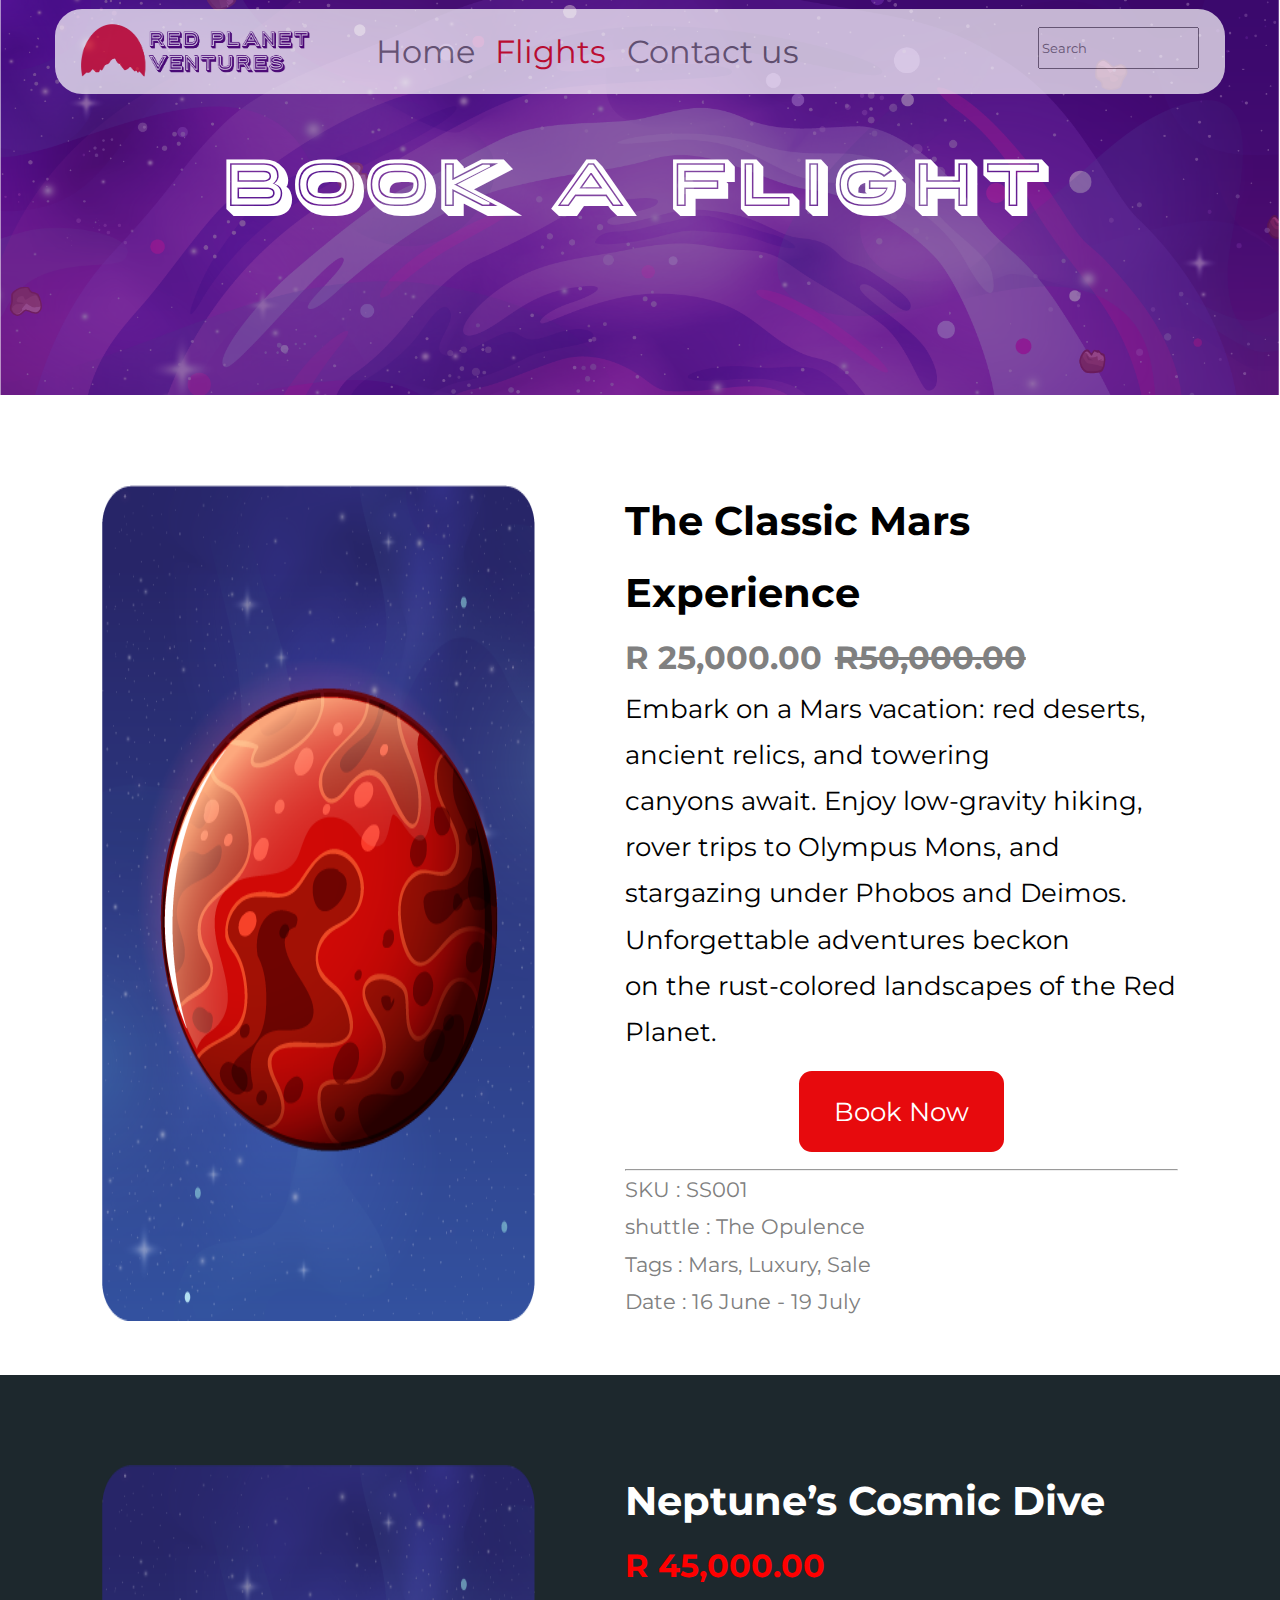
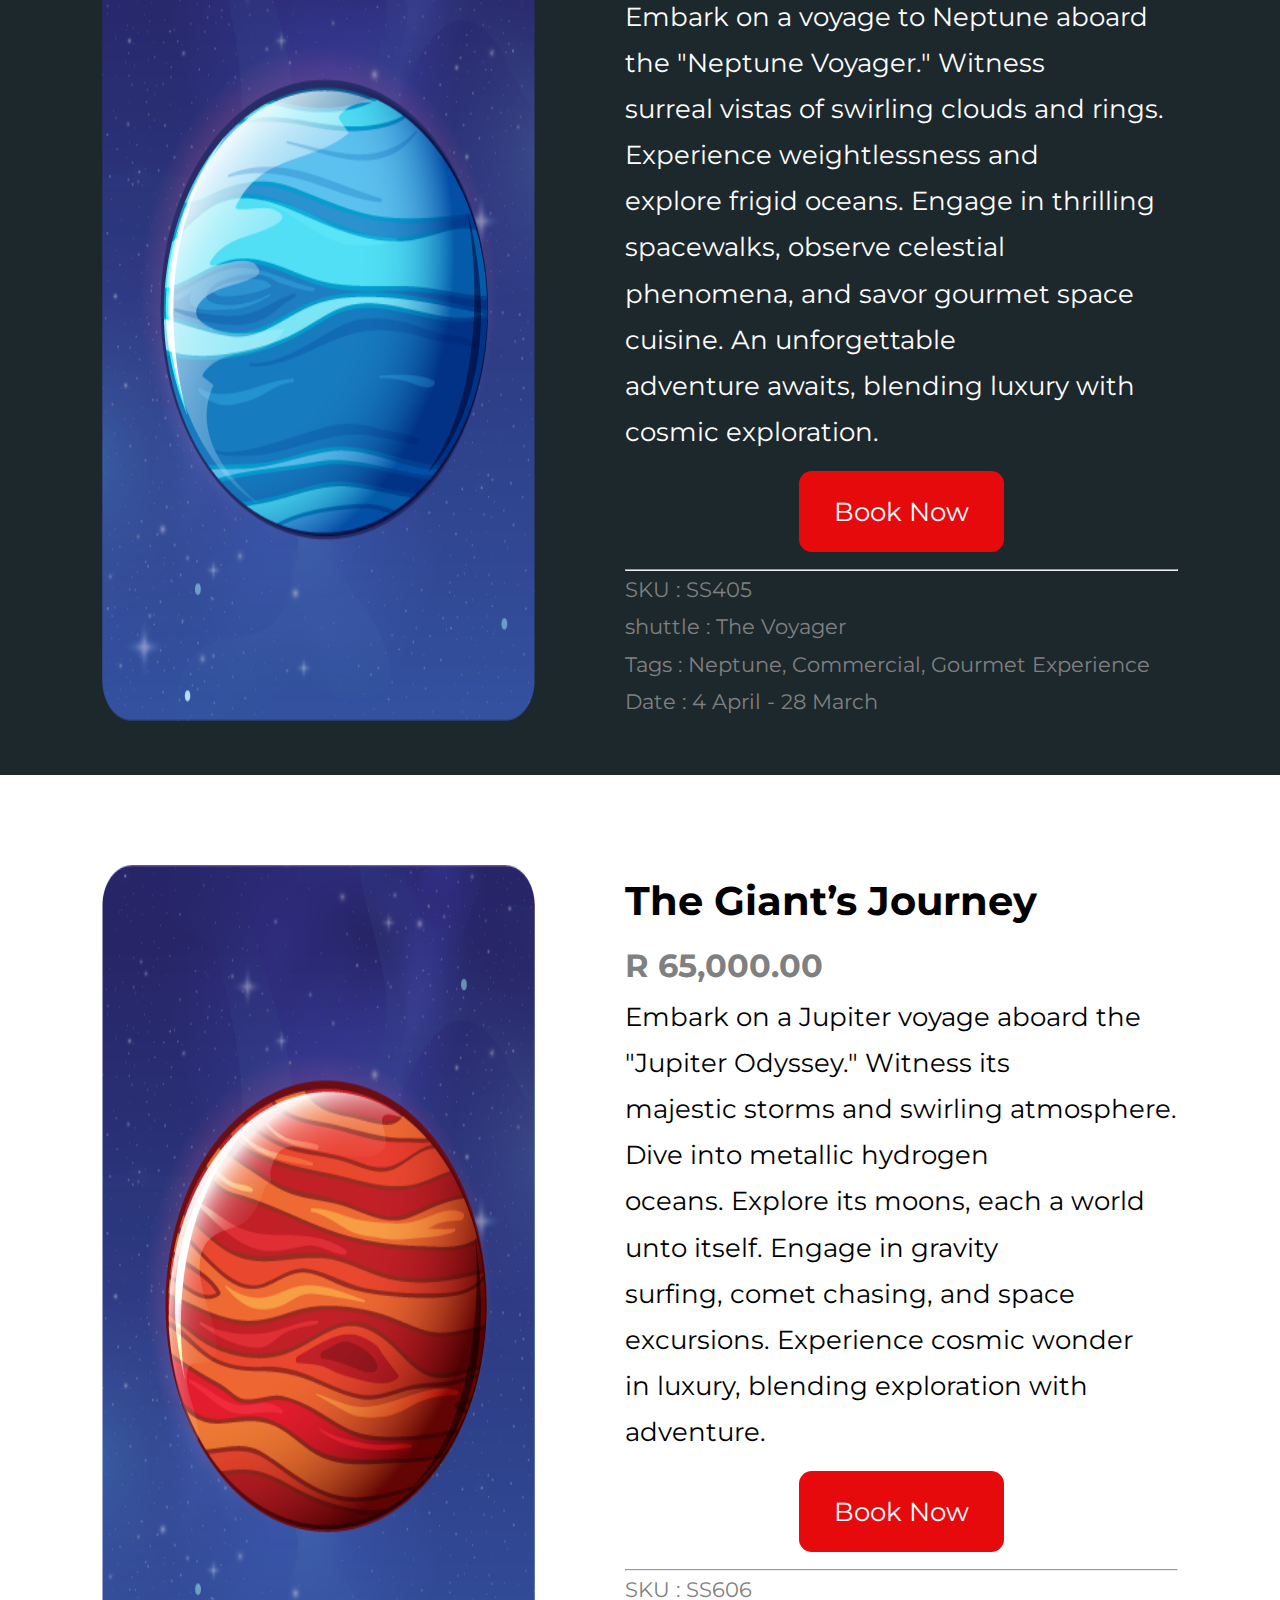
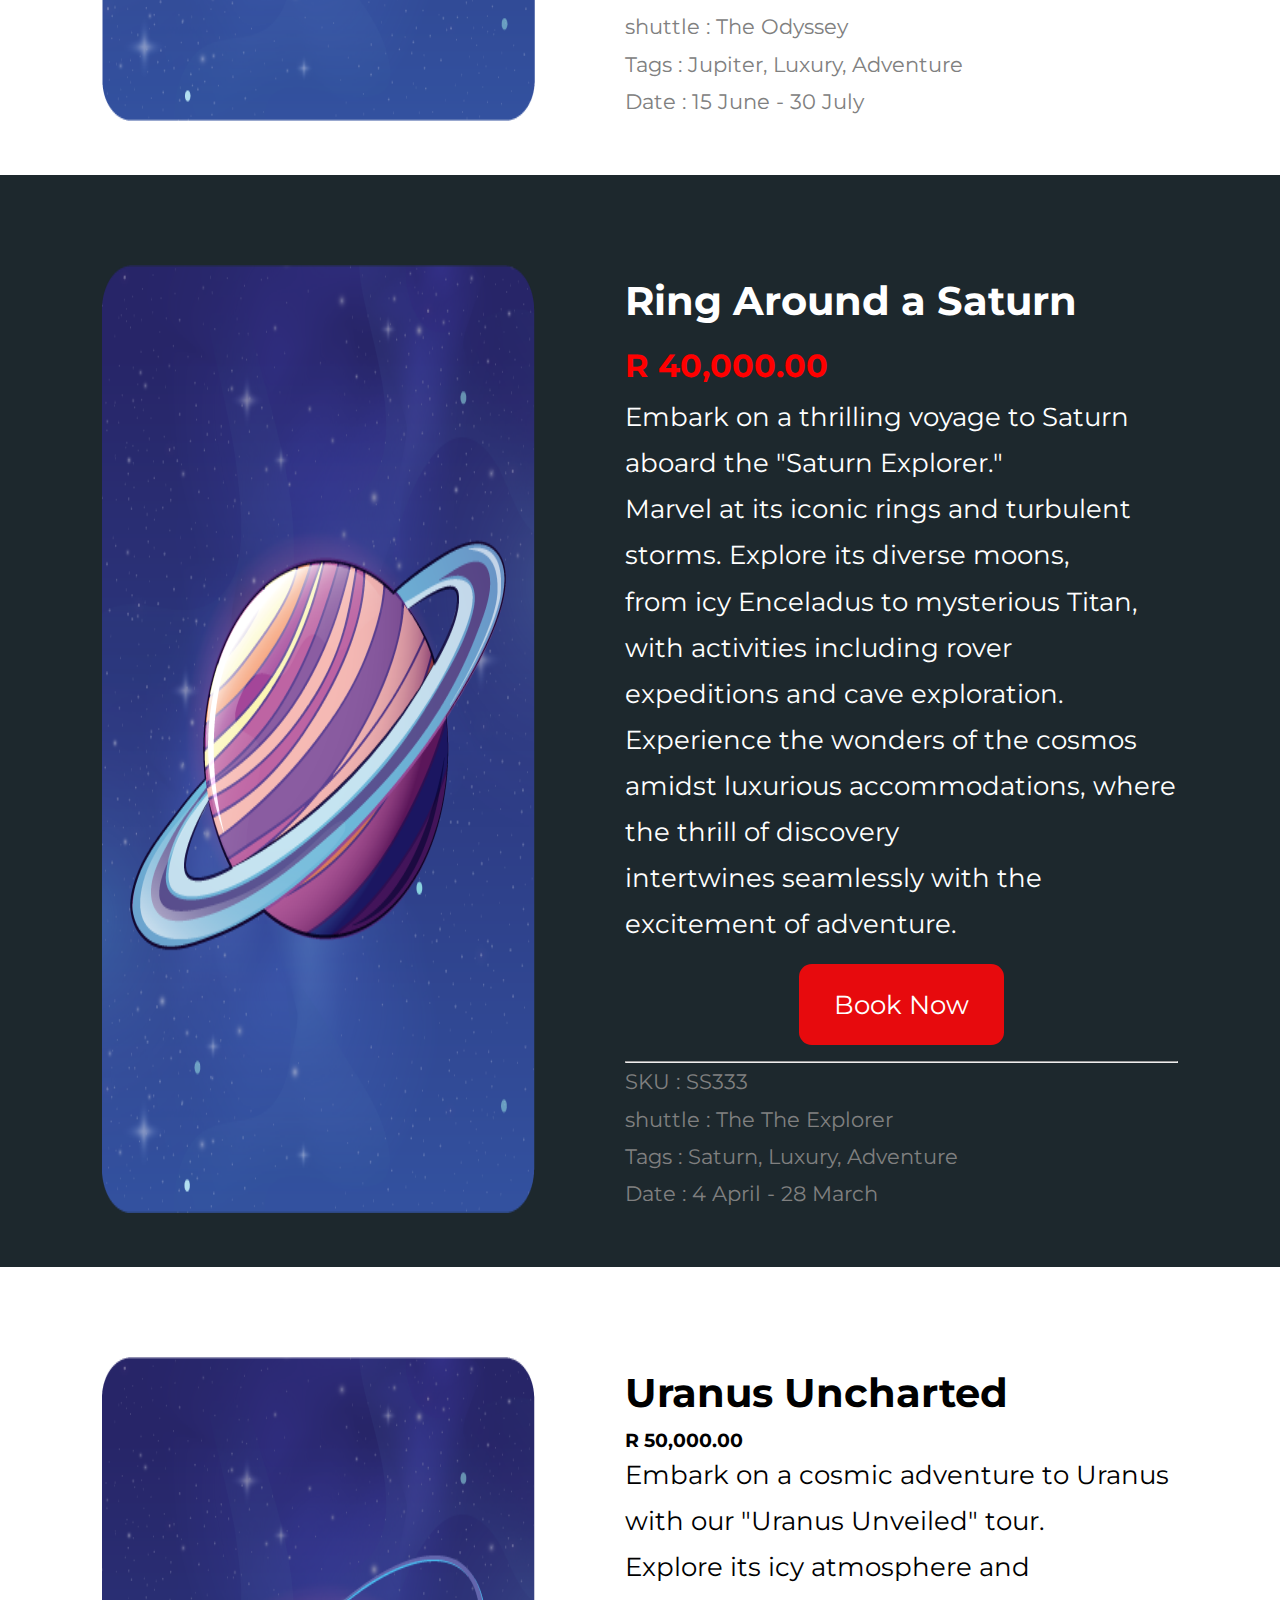
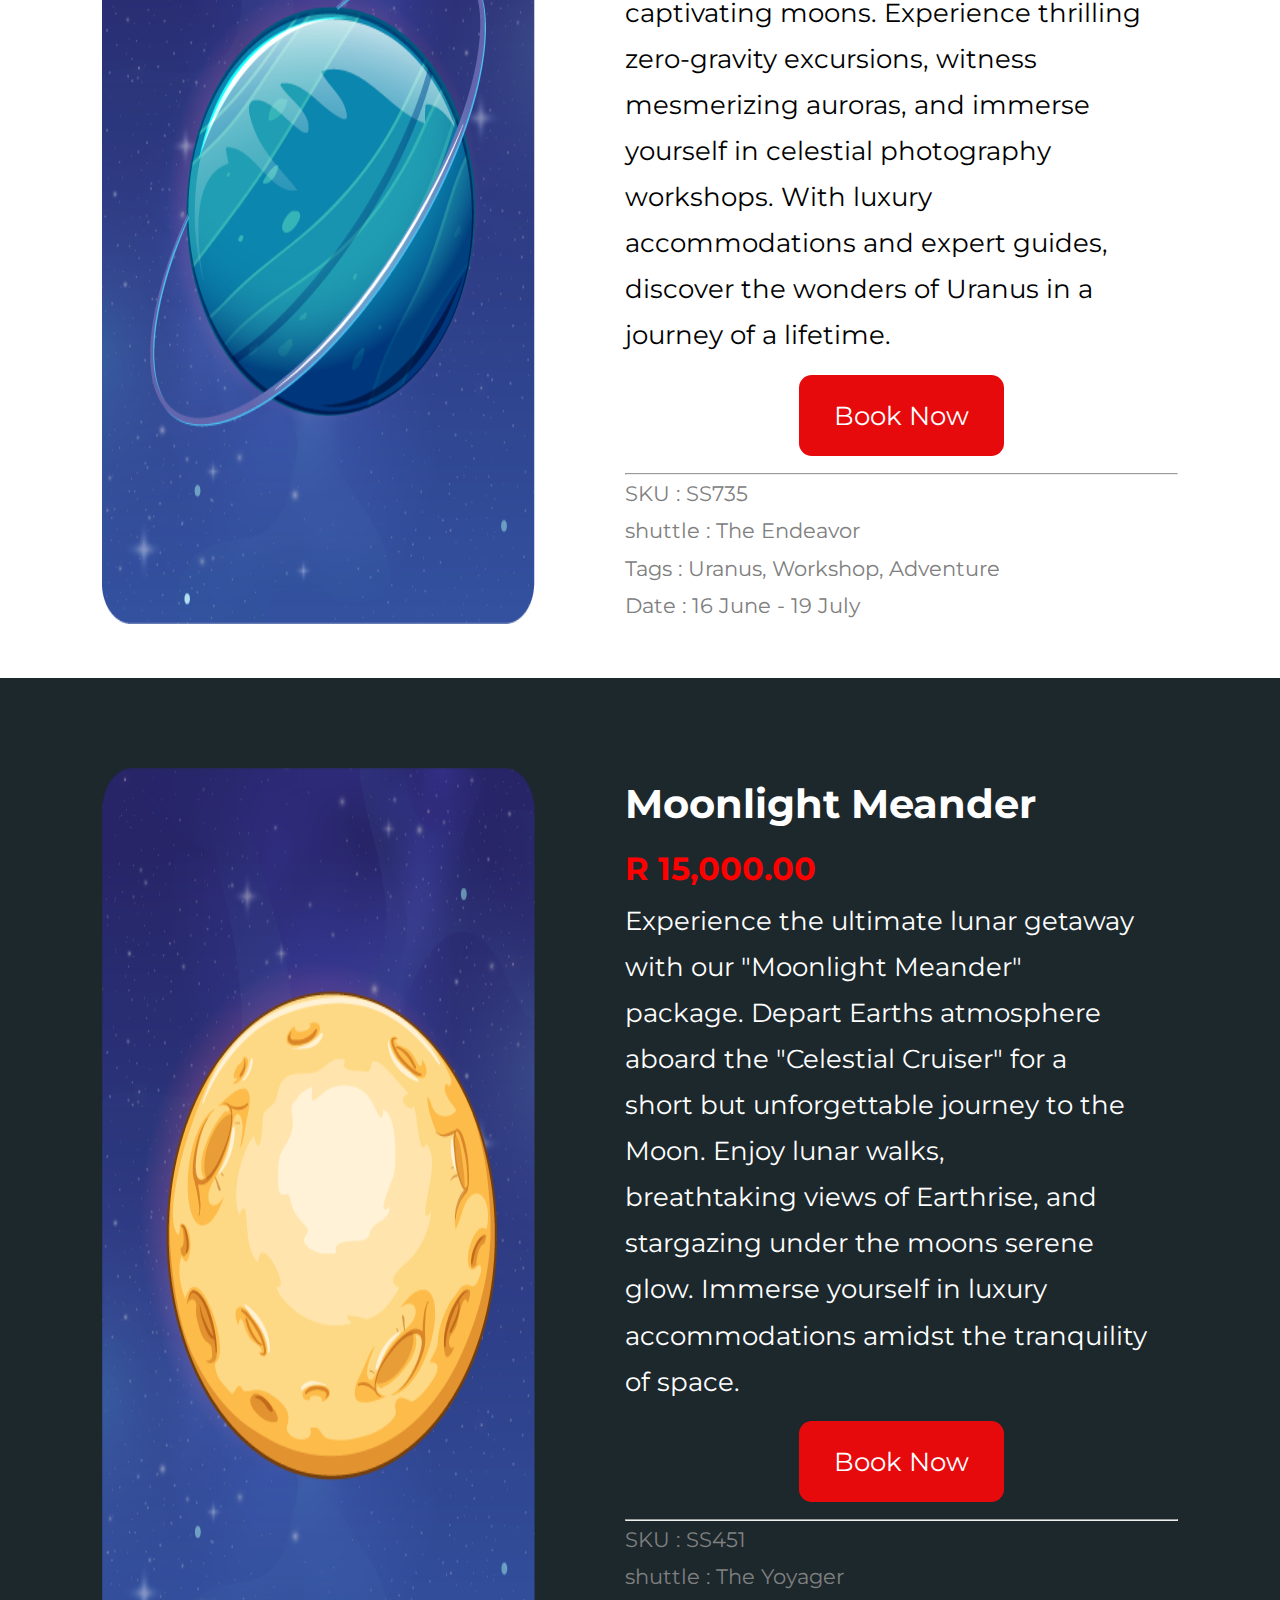
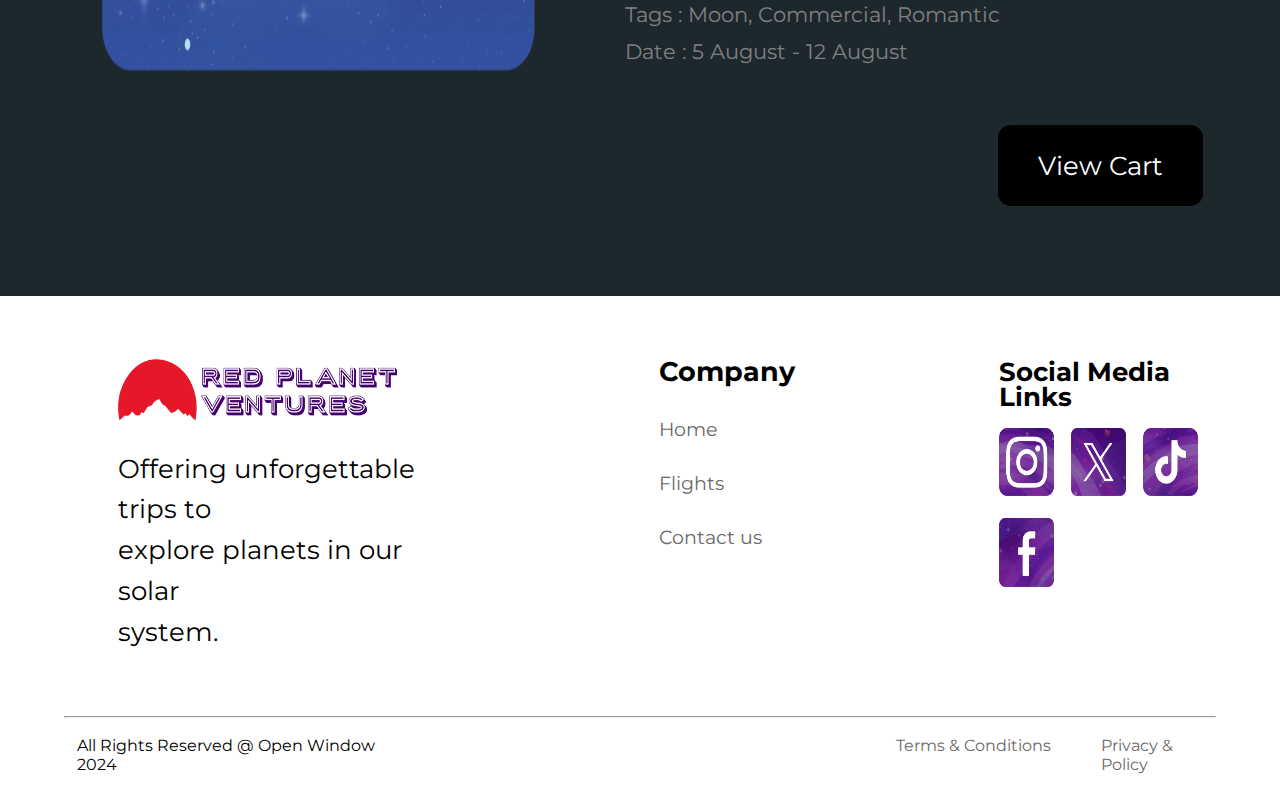
==== commit 4ae1f4f1: "05/04 9:33" ====
--- a/pages/about_us.html
+++ b/pages/about_us.html
@@ -189,9 +189,9 @@
         <p class="specText">Date      : 5 August - 12 August</p>
       </div>
       </div>
-      <div class="flightsCart">
-        <button class="cartButton">View Cart</button>
-      </div>
+    </div>
+    <div class="flightsCart">
+      <button class="cartButton">View Cart</button>
     </div>
   </body>
   <footer>
--- a/css/main.css
+++ b/css/main.css
@@ -18,7 +18,7 @@
   color: dimgrey;
 }
 #active {
-  color: red;
+  color: #e70a0d;
 }
 
 .heroText {
@@ -32,7 +32,7 @@
 
 .homeHeading1 {
   font-family: "Porter Sans Block";
-  color: red;
+  color: #Dce1e9;
   font-size: 3.75em;
 }
 
@@ -92,10 +92,9 @@
   height: 6vh;
   opacity: 100%;
 }
-.navContainer {
-}
+
 .aSection {
-  background-color: blueviolet;
+  background-color: #1d282d;
   color: #ffffff;
   padding-top: 2%;
   padding-bottom: 2%;
@@ -176,7 +175,7 @@
 
 .tripButton {
   text-align: center;
-  background-color: red;
+  background-color: #e70a0ded;
   color: #ffffff;
   font-size: 1.6em;
   display: inline-block;
@@ -184,7 +183,7 @@
   height: 9vh;
   width: 16vw;
   border-radius: 1vw;
-  border: red;
+  border: #e70a0d;
 }
 
 .buttonDiv {
@@ -312,9 +311,6 @@
   padding-top: 7vh;
   padding-bottom: 10vh;
 }
-#contactForm {
-
-}
 #contact{
   background-image: url(../assets/Images/formBack.png);
   background-size: cover;
@@ -335,7 +331,6 @@
 
 #contact input, #contact textarea{
   width: 30vw;
-  height: 4vw
   border: 1px solid #ccc;
   background-color: #dddddd;
   margin: 0 0 5px;
@@ -368,8 +363,8 @@
 }
 
 #contact button:hover{
-  background-color: #000000:
-  color: #ffffff:
+  background-color: #000000;
+  color: #ffffff;
 }
 
 .flightA{
@@ -418,7 +413,7 @@
 
 .flightB{
   display: flex;
-  background-color: rgb(20, 15, 176);
+  background-color: #1d282d;
   padding: 10vh 8vw 6vh 8vw;
 }
 .bProdHead{
@@ -449,7 +444,7 @@
 }
 .bookButton{
   text-align: center;
-  background-color: red;
+  background-color: #e70a0d;
   color: #ffffff;
   font-size: 1.6em;
   display: inline-block;
@@ -457,7 +452,7 @@
   height: 9vh;
   width: 16vw;
   border-radius: 1vw;
-  border: red;
+  border: #e70a0d;
 }
 
 .flightBook{
@@ -480,9 +475,10 @@
 }
 
 .flightsCart {
-  text-align: center;
-  padding-left: 6vw;
-  padding-bottom: 5vh;
+  background-color: #1d282d;
+  text-align:end;
+  padding-right: 6vw;
+  padding-bottom: 10vh;
   align-self: flex-end;
 }
 
